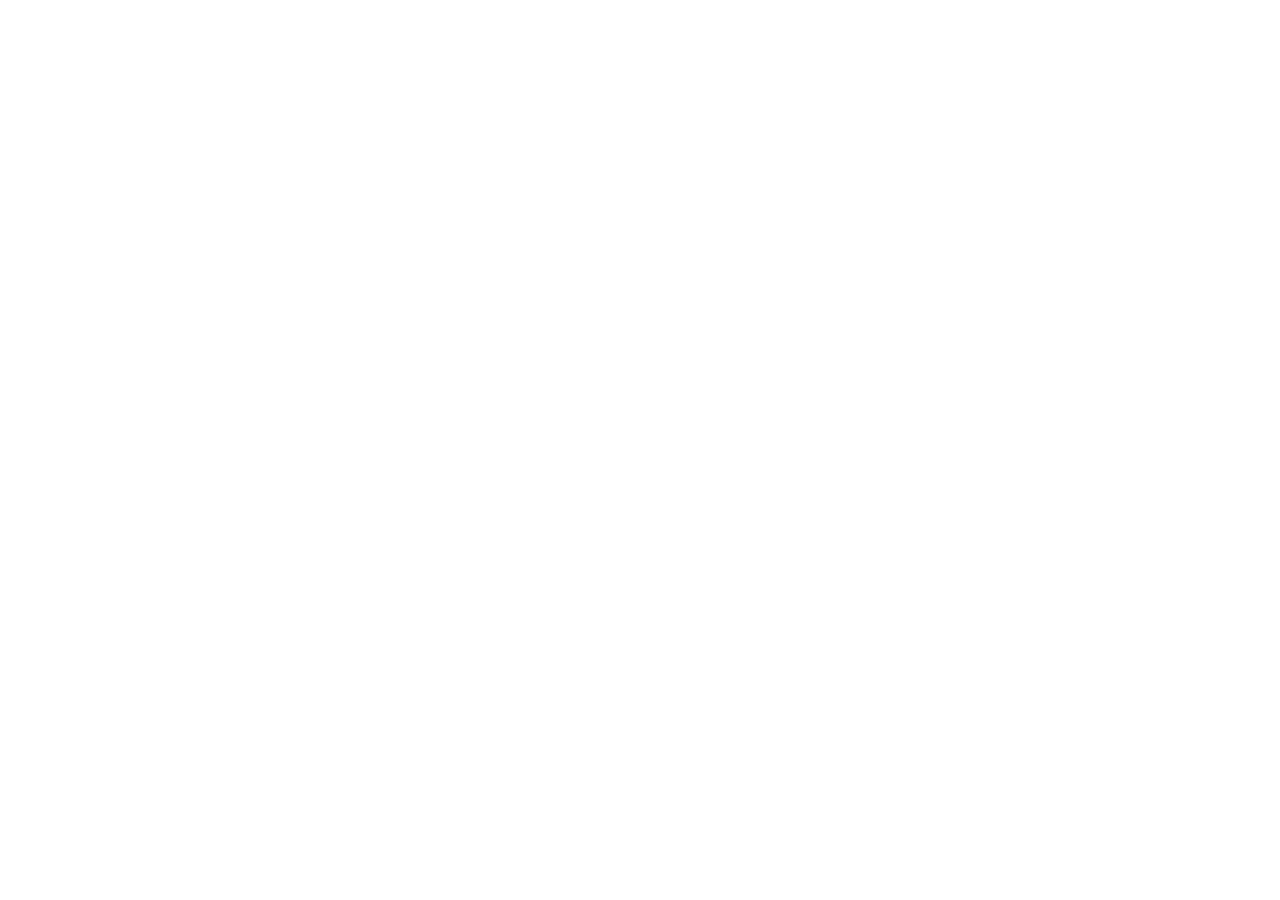
==== index.html @ d4ca7f4b "create github pages" ====
<!DOCTYPE html>
<html  >
<head>
  
  <meta charset="UTF-8">
  <meta http-equiv="X-UA-Compatible" content="IE=edge">
  
  <meta name="viewport" content="width=device-width, initial-scale=1, minimum-scale=1">
  <link rel="shortcut icon" href="assets/images/logo5.png" type="image/x-icon">
  <meta name="description" content="">
  
  
  <title>Home</title>
  <link rel="stylesheet" href="assets/bootstrap/css/bootstrap.min.css">
  <link rel="stylesheet" href="assets/bootstrap/css/bootstrap-grid.min.css">
  <link rel="stylesheet" href="assets/bootstrap/css/bootstrap-reboot.min.css">
  <link rel="stylesheet" href="assets/theme/css/style.css">
  <link rel="preload" href="https://fonts.googleapis.com/css?family=Be+Vietnam+Pro:100,100i,200,200i,300,300i,400,400i,500,500i,600,600i,700,700i,800,800i,900,900i&display=swap" as="style" onload="this.onload=null;this.rel='stylesheet'">
  <noscript><link rel="stylesheet" href="https://fonts.googleapis.com/css?family=Be+Vietnam+Pro:100,100i,200,200i,300,300i,400,400i,500,500i,600,600i,700,700i,800,800i,900,900i&display=swap"></noscript>
  <link rel="preload" as="style" href="assets/mobirise/css/mbr-additional.css"><link rel="stylesheet" href="assets/mobirise/css/mbr-additional.css" type="text/css">

  
  
  
</head>
<body>
  
  
<script src="assets/bootstrap/js/bootstrap.bundle.min.js"></script>
  <script src="assets/smoothscroll/smooth-scroll.js"></script>
  <script src="assets/ytplayer/index.js"></script>
  <script src="assets/theme/js/script.js"></script>
  
  
  
</body>
</html>
---- assets/theme/css/style.css ----
@charset "UTF-8";
section {
  background-color: #ffffff;
}

body {
  font-style: normal;
  line-height: 1.5;
  font-weight: 400;
  color: #000000;
  position: relative;
}

button {
  background-color: transparent;
  border-color: transparent;
}

section,
.container,
.container-fluid {
  position: relative;
  word-wrap: break-word;
}

a.mbr-iconfont:hover {
  text-decoration: none;
}

.article .lead p,
.article .lead ul,
.article .lead ol,
.article .lead pre,
.article .lead blockquote {
  margin-bottom: 0;
}

a {
  font-style: normal;
  font-weight: 400;
  cursor: pointer;
}
a, a:hover {
  text-decoration: none;
}

.mbr-section-title {
  font-style: normal;
  line-height: 1.3;
}

.mbr-section-subtitle {
  line-height: 1.3;
}

.mbr-text {
  font-style: normal;
  line-height: 1.7;
}

h1,
h2,
h3,
h4,
h5,
h6,
.display-1,
.display-2,
.display-4,
.display-5,
.display-7,
span,
p,
a {
  line-height: 1;
  word-break: break-word;
  word-wrap: break-word;
  font-weight: 400;
}

b,
strong {
  font-weight: bold;
}

input:-webkit-autofill, input:-webkit-autofill:hover, input:-webkit-autofill:focus, input:-webkit-autofill:active {
  transition-delay: 9999s;
  -webkit-transition-property: background-color, color;
  transition-property: background-color, color;
}

textarea[type=hidden] {
  display: none;
}

section {
  background-position: 50% 50%;
  background-repeat: no-repeat;
  background-size: cover;
}
section .mbr-background-video,
section .mbr-background-video-preview {
  position: absolute;
  bottom: 0;
  left: 0;
  right: 0;
  top: 0;
}

.hidden {
  visibility: hidden;
}

.mbr-z-index20 {
  z-index: 20;
}

/*! Base colors */
.mbr-white {
  color: #ffffff;
}

.mbr-black {
  color: #111111;
}

.mbr-bg-white {
  background-color: #ffffff;
}

.mbr-bg-black {
  background-color: #000000;
}

/*! Text-aligns */
.align-left {
  text-align: left;
}

.align-center {
  text-align: center;
}

.align-right {
  text-align: right;
}

/*! Font-weight  */
.mbr-light {
  font-weight: 300;
}

.mbr-regular {
  font-weight: 400;
}

.mbr-semibold {
  font-weight: 500;
}

.mbr-bold {
  font-weight: 700;
}

/*! Media  */
.media-content {
  flex-basis: 100%;
}

.media-container-row {
  display: flex;
  flex-direction: row;
  flex-wrap: wrap;
  justify-content: center;
  align-content: center;
  align-items: start;
}
.media-container-row .media-size-item {
  width: 400px;
}

.media-container-column {
  display: flex;
  flex-direction: column;
  flex-wrap: wrap;
  justify-content: center;
  align-content: center;
  align-items: stretch;
}
.media-container-column > * {
  width: 100%;
}

@media (min-width: 992px) {
  .media-container-row {
    flex-wrap: nowrap;
  }
}
figure {
  margin-bottom: 0;
  overflow: hidden;
}

figure[mbr-media-size] {
  transition: width 0.1s;
}

img,
iframe {
  display: block;
  width: 100%;
}

.card {
  background-color: transparent;
  border: none;
}

.card-box {
  width: 100%;
}

.card-img {
  text-align: center;
  flex-shrink: 0;
  -webkit-flex-shrink: 0;
}

.media {
  max-width: 100%;
  margin: 0 auto;
}

.mbr-figure {
  align-self: center;
}

.media-container > div {
  max-width: 100%;
}

.mbr-figure img,
.card-img img {
  width: 100%;
}

@media (max-width: 991px) {
  .media-size-item {
    width: auto !important;
  }

  .media {
    width: auto;
  }

  .mbr-figure {
    width: 100% !important;
  }
}
/*! Buttons */
.mbr-section-btn {
  margin-left: -0.6rem;
  margin-right: -0.6rem;
  font-size: 0;
}

.btn {
  font-weight: 600;
  border-width: 1px;
  font-style: normal;
  margin: 0.6rem 0.6rem;
  white-space: normal;
  transition: all 0.2s ease-in-out;
  display: inline-flex;
  align-items: center;
  justify-content: center;
  word-break: break-word;
}

.btn-sm {
  font-weight: 600;
  letter-spacing: 0px;
  transition: all 0.3s ease-in-out;
}

.btn-md {
  font-weight: 600;
  letter-spacing: 0px;
  transition: all 0.3s ease-in-out;
}

.btn-lg {
  font-weight: 600;
  letter-spacing: 0px;
  transition: all 0.3s ease-in-out;
}

.btn-form {
  margin: 0;
}
.btn-form:hover {
  cursor: pointer;
}

nav .mbr-section-btn {
  margin-left: 0rem;
  margin-right: 0rem;
}

/*! Btn icon margin */
.btn .mbr-iconfont,
.btn.btn-sm .mbr-iconfont {
  order: 1;
  cursor: pointer;
  margin-left: 0.5rem;
  vertical-align: sub;
}

.btn.btn-md .mbr-iconfont,
.btn.btn-md .mbr-iconfont {
  margin-left: 0.8rem;
}

.mbr-regular {
  font-weight: 400;
}

.mbr-semibold {
  font-weight: 500;
}

.mbr-bold {
  font-weight: 700;
}

[type=submit] {
  -webkit-appearance: none;
}

/*! Full-screen */
.mbr-fullscreen .mbr-overlay {
  min-height: 100vh;
}

.mbr-fullscreen {
  display: flex;
  display: -moz-flex;
  display: -ms-flex;
  display: -o-flex;
  align-items: center;
  min-height: 100vh;
  padding-top: 3rem;
  padding-bottom: 3rem;
}

/*! Map */
.map {
  height: 25rem;
  position: relative;
}
.map iframe {
  width: 100%;
  height: 100%;
}

/*! Scroll to top arrow */
.mbr-arrow-up {
  bottom: 25px;
  right: 90px;
  position: fixed;
  text-align: right;
  z-index: 5000;
  color: #ffffff;
  font-size: 22px;
}

.mbr-arrow-up a {
  background: rgba(0, 0, 0, 0.2);
  border-radius: 50%;
  color: #fff;
  display: inline-block;
  height: 60px;
  width: 60px;
  border: 2px solid #fff;
  outline-style: none !important;
  position: relative;
  text-decoration: none;
  transition: all 0.3s ease-in-out;
  cursor: pointer;
  text-align: center;
}
.mbr-arrow-up a:hover {
  background-color: rgba(0, 0, 0, 0.4);
}
.mbr-arrow-up a i {
  line-height: 60px;
}

.mbr-arrow-up-icon {
  display: block;
  color: #fff;
}

.mbr-arrow-up-icon::before {
  content: "›";
  display: inline-block;
  font-family: serif;
  font-size: 22px;
  line-height: 1;
  font-style: normal;
  position: relative;
  top: 6px;
  left: -4px;
  transform: rotate(-90deg);
}

/*! Arrow Down */
.mbr-arrow {
  position: absolute;
  bottom: 45px;
  left: 50%;
  width: 60px;
  height: 60px;
  cursor: pointer;
  background-color: rgba(80, 80, 80, 0.5);
  border-radius: 50%;
  transform: translateX(-50%);
}
@media (max-width: 767px) {
  .mbr-arrow {
    display: none;
  }
}
.mbr-arrow > a {
  display: inline-block;
  text-decoration: none;
  outline-style: none;
  -webkit-animation: arrowdown 1.7s ease-in-out infinite;
          animation: arrowdown 1.7s ease-in-out infinite;
  color: #ffffff;
}
.mbr-arrow > a > i {
  position: absolute;
  top: -2px;
  left: 15px;
  font-size: 2rem;
}

#scrollToTop a i::before {
  content: "";
  position: absolute;
  display: block;
  border-bottom: 2.5px solid #fff;
  border-left: 2.5px solid #fff;
  width: 27.8%;
  height: 27.8%;
  left: 50%;
  top: 51%;
  transform: translateY(-30%) translateX(-50%) rotate(135deg);
}

@keyframes arrowdown {
  0% {
    transform: translateY(0px);
  }
  50% {
    transform: translateY(-5px);
  }
  100% {
    transform: translateY(0px);
  }
}
@-webkit-keyframes arrowdown {
  0% {
    transform: translateY(0px);
  }
  50% {
    transform: translateY(-5px);
  }
  100% {
    transform: translateY(0px);
  }
}
@media (max-width: 500px) {
  .mbr-arrow-up {
    left: 0;
    right: 0;
    text-align: center;
  }
}
/*Gradients animation*/
@keyframes gradient-animation {
  from {
    background-position: 0% 100%;
    -webkit-animation-timing-function: ease-in-out;
            animation-timing-function: ease-in-out;
  }
  to {
    background-position: 100% 0%;
    -webkit-animation-timing-function: ease-in-out;
            animation-timing-function: ease-in-out;
  }
}
@-webkit-keyframes gradient-animation {
  from {
    background-position: 0% 100%;
    -webkit-animation-timing-function: ease-in-out;
            animation-timing-function: ease-in-out;
  }
  to {
    background-position: 100% 0%;
    -webkit-animation-timing-function: ease-in-out;
            animation-timing-function: ease-in-out;
  }
}
.bg-gradient {
  background-size: 200% 200%;
  animation: gradient-animation 5s infinite alternate;
  -webkit-animation: gradient-animation 5s infinite alternate;
}

.menu .navbar-brand {
  display: -webkit-flex;
}
.menu .navbar-brand span {
  display: flex;
  display: -webkit-flex;
}
.menu .navbar-brand .navbar-caption-wrap {
  display: -webkit-flex;
}
.menu .navbar-brand .navbar-logo img {
  display: -webkit-flex;
  width: auto;
}
@media (min-width: 768px) and (max-width: 991px) {
  .menu .navbar-toggleable-sm .navbar-nav {
    display: -ms-flexbox;
  }
}
@media (max-width: 991px) {
  .menu .navbar-collapse {
    max-height: 93.5vh;
  }
  .menu .navbar-collapse.show {
    overflow: auto;
  }
}
@media (min-width: 992px) {
  .menu .navbar-nav.nav-dropdown {
    display: -webkit-flex;
  }
  .menu .navbar-toggleable-sm .navbar-collapse {
    display: -webkit-flex !important;
  }
  .menu .collapsed .navbar-collapse {
    max-height: 93.5vh;
  }
  .menu .collapsed .navbar-collapse.show {
    overflow: auto;
  }
}
@media (max-width: 767px) {
  .menu .navbar-collapse {
    max-height: 80vh;
  }
}

.nav-link .mbr-iconfont {
  margin-right: 0.5rem;
}

.navbar {
  display: -webkit-flex;
  -webkit-flex-wrap: wrap;
  -webkit-align-items: center;
  -webkit-justify-content: space-between;
}

.navbar-collapse {
  -webkit-flex-basis: 100%;
  -webkit-flex-grow: 1;
  -webkit-align-items: center;
}

.nav-dropdown .link {
  padding: 0.667em 1.667em !important;
  margin: 0 !important;
}

.nav {
  display: -webkit-flex;
  -webkit-flex-wrap: wrap;
}

.row {
  display: -webkit-flex;
  -webkit-flex-wrap: wrap;
}

.justify-content-center {
  -webkit-justify-content: center;
}

.form-inline {
  display: -webkit-flex;
}

.card-wrapper {
  -webkit-flex: 1;
}

.carousel-control {
  z-index: 10;
  display: -webkit-flex;
}

.carousel-controls {
  display: -webkit-flex;
}

.media {
  display: -webkit-flex;
}

.form-group:focus {
  outline: none;
}

.jq-selectbox__select {
  padding: 7px 0;
  position: relative;
}

.jq-selectbox__dropdown {
  overflow: hidden;
  border-radius: 10px;
  position: absolute;
  top: 100%;
  left: 0 !important;
  width: 100% !important;
}

.jq-selectbox__trigger-arrow {
  right: 0;
  transform: translateY(-50%);
}

.jq-selectbox li {
  padding: 1.07em 0.5em;
}

input[type=range] {
  padding-left: 0 !important;
  padding-right: 0 !important;
}

.modal-dialog,
.modal-content {
  height: 100%;
}

.modal-dialog .carousel-inner {
  height: calc(100vh - 1.75rem);
}
@media (max-width: 575px) {
  .modal-dialog .carousel-inner {
    height: calc(100vh - 1rem);
  }
}

.carousel-item {
  text-align: center;
}

.carousel-item img {
  margin: auto;
}

.navbar-toggler {
  align-self: flex-start;
  padding: 0.25rem 0.75rem;
  font-size: 1.25rem;
  line-height: 1;
  background: transparent;
  border: 1px solid transparent;
  border-radius: 0.25rem;
}

.navbar-toggler:focus,
.navbar-toggler:hover {
  text-decoration: none;
  box-shadow: none;
}

.navbar-toggler-icon {
  display: inline-block;
  width: 1.5em;
  height: 1.5em;
  vertical-align: middle;
  content: "";
  background: no-repeat center center;
  background-size: 100% 100%;
}

.navbar-toggler-left {
  position: absolute;
  left: 1rem;
}

.navbar-toggler-right {
  position: absolute;
  right: 1rem;
}

.card-img {
  width: auto;
}

.menu .navbar.collapsed:not(.beta-menu) {
  flex-direction: column;
}

.carousel-item.active,
.carousel-item-next,
.carousel-item-prev {
  display: flex;
}

.note-air-layout .dropup .dropdown-menu,
.note-air-layout .navbar-fixed-bottom .dropdown .dropdown-menu {
  bottom: initial !important;
}

html,
body {
  height: auto;
  min-height: 100vh;
}

.dropup .dropdown-toggle::after {
  display: none;
}

.form-asterisk {
  font-family: initial;
  position: absolute;
  top: -2px;
  font-weight: normal;
}

.form-control-label {
  position: relative;
  cursor: pointer;
  margin-bottom: 0.357em;
  padding: 0;
}

.alert {
  color: #ffffff;
  border-radius: 0;
  border: 0;
  font-size: 1.1rem;
  line-height: 1.5;
  margin-bottom: 1.875rem;
  padding: 1.25rem;
  position: relative;
  text-align: center;
}
.alert.alert-form::after {
  background-color: inherit;
  bottom: -7px;
  content: "";
  display: block;
  height: 14px;
  left: 50%;
  margin-left: -7px;
  position: absolute;
  transform: rotate(45deg);
  width: 14px;
}

.form-control {
  background-color: #ffffff;
  background-clip: border-box;
  color: #000000;
  line-height: 1rem !important;
  height: auto;
  padding: 0.6rem 1.2rem;
  transition: border-color 0.25s ease 0s;
  border: 1px solid transparent !important;
  border-radius: 4px;
  box-shadow: rgba(0, 0, 0, 0.07) 0px 1px 1px 0px, rgba(0, 0, 0, 0.07) 0px 1px 3px 0px, rgba(0, 0, 0, 0.03) 0px 0px 0px 1px;
}
.form-active .form-control:invalid {
  border-color: red;
}

form .row {
  margin-left: -0.6rem;
  margin-right: -0.6rem;
}
form .row [class*=col] {
  padding-left: 0.6rem;
  padding-right: 0.6rem;
}

form .mbr-section-btn {
  margin: 0;
  padding-left: 0.6rem;
  padding-right: 0.6rem;
}

form .btn {
  display: flex;
  padding: 0.6rem 1.2rem;
  margin: 0;
}

form .form-check-input {
  margin-top: 0.5;
}

textarea.form-control {
  line-height: 1.5rem !important;
}

.form-group {
  margin-bottom: 1.2rem;
}

.form-control,
form .btn {
  min-height: 48px;
}

.gdpr-block label span.textGDPR input[name=gdpr] {
  top: 7px;
}

.form-control:focus {
  box-shadow: none;
}

:focus {
  outline: none;
}

.mbr-overlay {
  background-color: #000;
  bottom: 0;
  left: 0;
  opacity: 0.5;
  position: absolute;
  right: 0;
  top: 0;
  z-index: 0;
  pointer-events: none;
}

blockquote {
  font-style: italic;
  padding: 3rem;
  font-size: 1.09rem;
  position: relative;
  border-left: 3px solid;
}

ul,
ol,
pre,
blockquote {
  margin-bottom: 2.3125rem;
}

.mt-4 {
  margin-top: 2rem !important;
}

.mb-4 {
  margin-bottom: 2rem !important;
}

@media (min-width: 992px) {
  .container {
    padding-left: 16px;
    padding-right: 16px;
  }

  .row {
    margin-left: -16px;
    margin-right: -16px;
  }
  .row > [class*=col] {
    padding-left: 16px;
    padding-right: 16px;
  }
}
@media (min-width: 768px) {
  .container-fluid {
    padding-left: 32px;
    padding-right: 32px;
  }
}
@media (min-width: 768px) and (max-width: 991px) {
  .mbr-container {
    padding-left: 32px;
    padding-right: 32px;
  }
}
@media (max-width: 767px) {
  .mbr-container {
    padding-left: 16px;
    padding-right: 16px;
  }
}
.card-wrapper,
.item-wrapper {
  overflow: hidden;
}

.app-video-wrapper > img {
  opacity: 1;
}

.item {
  position: relative;
}

.dropdown-menu .dropdown-menu {
  left: 100%;
}

.dropdown-item + .dropdown-menu {
  display: none;
}

.dropdown-item:hover + .dropdown-menu,
.dropdown-menu:hover {
  display: block;
}

@media (min-aspect-ratio: 16/9) {
  .mbr-video-foreground {
    height: 300% !important;
    top: -100% !important;
  }
}
@media (max-aspect-ratio: 16/9) {
  .mbr-video-foreground {
    width: 300% !important;
    left: -100% !important;
  }
}
---- assets/mobirise/css/mbr-additional.css ----
body {
  font-family: 'Be Vietnam Pro', sans-serif;
}
.display-1 {
  font-family: 'Be Vietnam Pro', sans-serif;
  font-size: 5rem;
  line-height: 1.06;
  letter-spacing: -3px;
}
.display-1 > .mbr-iconfont {
  font-size: 6.25rem;
}
.display-2 {
  font-family: 'Be Vietnam Pro', sans-serif;
  font-size: 2.5rem;
  line-height: 1.2;
  letter-spacing: -1.44px;
}
.display-2 > .mbr-iconfont {
  font-size: 3.125rem;
}
.display-4 {
  font-family: 'Be Vietnam Pro', sans-serif;
  font-size: 1.25rem;
  line-height: 1.5;
  letter-spacing: -0.3px;
}
.display-4 > .mbr-iconfont {
  font-size: 1.5625rem;
}
.display-5 {
  font-family: 'Be Vietnam Pro', sans-serif;
  font-size: 1.75rem;
  line-height: 1.24;
  letter-spacing: -0.896px;
}
.display-5 > .mbr-iconfont {
  font-size: 2.1875rem;
}
.display-7 {
  font-family: 'Be Vietnam Pro', sans-serif;
  font-size: 1rem;
  line-height: 1.2;
  letter-spacing: -0.08px;
}
.display-7 > .mbr-iconfont {
  font-size: 1.25rem;
}
/* ---- Fluid typography for mobile devices ---- */
/* 1.4 - font scale ratio ( bootstrap == 1.42857 ) */
/* 100vw - current viewport width */
/* (48 - 20)  48 == 48rem == 768px, 20 == 20rem == 320px(minimal supported viewport) */
/* 0.65 - min scale variable, may vary */
@media (max-width: 992px) {
  .display-1 {
    font-size: 4rem;
  }
}
@media (max-width: 768px) {
  .display-1 {
    font-size: 3.5rem;
    font-size: calc( 2.4rem + (5 - 2.4) * ((100vw - 20rem) / (48 - 20)));
    line-height: calc( 1.06 * (2.4rem + (5 - 2.4) * ((100vw - 20rem) / (48 - 20))));
  }
  .display-2 {
    font-size: 2rem;
    font-size: calc( 1.525rem + (2.5 - 1.525) * ((100vw - 20rem) / (48 - 20)));
    line-height: calc( 1.2 * (1.525rem + (2.5 - 1.525) * ((100vw - 20rem) / (48 - 20))));
  }
  .display-4 {
    font-size: 1rem;
    font-size: calc( 1.0875rem + (1.25 - 1.0875) * ((100vw - 20rem) / (48 - 20)));
    line-height: calc( 1.2 * (1.0875rem + (1.25 - 1.0875) * ((100vw - 20rem) / (48 - 20))));
  }
  .display-5 {
    font-size: 1.4rem;
    font-size: calc( 1.2625rem + (1.75 - 1.2625) * ((100vw - 20rem) / (48 - 20)));
    line-height: calc( 1.24 * (1.2625rem + (1.75 - 1.2625) * ((100vw - 20rem) / (48 - 20))));
  }
  .display-7 {
    font-size: 0.8rem;
    font-size: calc( 1rem + (1 - 1) * ((100vw - 20rem) / (48 - 20)));
    line-height: calc( 1 * (1rem + (1 - 1) * ((100vw - 20rem) / (48 - 20))));
  }
}
/* Buttons */
.btn {
  padding: 0.6rem 1.2rem;
  border-radius: 4px;
}
.btn-sm {
  padding: 0.6rem 1.2rem;
  border-radius: 4px;
}
.btn-md {
  padding: 0.6rem 1.2rem;
  border-radius: 4px;
}
.btn-lg {
  padding: 1rem 2.6rem;
  border-radius: 4px;
}
.bg-primary {
  background-color: #0099ff !important;
}
.bg-success {
  background-color: #6138ff !important;
}
.bg-info {
  background-color: #8160ff !important;
}
.bg-warning {
  background-color: #4bfdb1 !important;
}
.bg-danger {
  background-color: #ffca39 !important;
}
.btn-primary,
.btn-primary:active {
  background-color: #0099ff !important;
  border-color: #0099ff !important;
  color: #ffffff !important;
  box-shadow: 0 2px 2px 0 rgba(0, 0, 0, 0.2);
}
.btn-primary:hover,
.btn-primary:focus,
.btn-primary.focus,
.btn-primary.active {
  color: #ffffff !important;
  background-color: #0065a8 !important;
  border-color: #0065a8 !important;
  box-shadow: 0 2px 5px 0 rgba(0, 0, 0, 0.2);
}
.btn-primary.disabled,
.btn-primary:disabled {
  color: #ffffff !important;
  background-color: #0065a8 !important;
  border-color: #0065a8 !important;
}
.btn-secondary,
.btn-secondary:active {
  background-color: #264ff5 !important;
  border-color: #264ff5 !important;
  color: #ffffff !important;
  box-shadow: 0 2px 2px 0 rgba(0, 0, 0, 0.2);
}
.btn-secondary:hover,
.btn-secondary:focus,
.btn-secondary.focus,
.btn-secondary.active {
  color: #ffffff !important;
  background-color: #092cbc !important;
  border-color: #092cbc !important;
  box-shadow: 0 2px 5px 0 rgba(0, 0, 0, 0.2);
}
.btn-secondary.disabled,
.btn-secondary:disabled {
  color: #ffffff !important;
  background-color: #092cbc !important;
  border-color: #092cbc !important;
}
.btn-info,
.btn-info:active {
  background-color: #8160ff !important;
  border-color: #8160ff !important;
  color: #ffffff !important;
  box-shadow: 0 2px 2px 0 rgba(0, 0, 0, 0.2);
}
.btn-info:hover,
.btn-info:focus,
.btn-info.focus,
.btn-info.active {
  color: #ffffff !important;
  background-color: #3c09ff !important;
  border-color: #3c09ff !important;
  box-shadow: 0 2px 5px 0 rgba(0, 0, 0, 0.2);
}
.btn-info.disabled,
.btn-info:disabled {
  color: #ffffff !important;
  background-color: #3c09ff !important;
  border-color: #3c09ff !important;
}
.btn-success,
.btn-success:active {
  background-color: #6138ff !important;
  border-color: #6138ff !important;
  color: #ffffff !important;
  box-shadow: 0 2px 2px 0 rgba(0, 0, 0, 0.2);
}
.btn-success:hover,
.btn-success:focus,
.btn-success.focus,
.btn-success.active {
  color: #ffffff !important;
  background-color: #2e00e0 !important;
  border-color: #2e00e0 !important;
  box-shadow: 0 2px 5px 0 rgba(0, 0, 0, 0.2);
}
.btn-success.disabled,
.btn-success:disabled {
  color: #ffffff !important;
  background-color: #2e00e0 !important;
  border-color: #2e00e0 !important;
}
.btn-warning,
.btn-warning:active {
  background-color: #4bfdb1 !important;
  border-color: #4bfdb1 !important;
  color: #01482a !important;
  box-shadow: 0 2px 2px 0 rgba(0, 0, 0, 0.2);
}
.btn-warning:hover,
.btn-warning:focus,
.btn-warning.focus,
.btn-warning.active {
  color: #000000 !important;
  background-color: #03ef8a !important;
  border-color: #03ef8a !important;
  box-shadow: 0 2px 5px 0 rgba(0, 0, 0, 0.2);
}
.btn-warning.disabled,
.btn-warning:disabled {
  color: #01482a !important;
  background-color: #03ef8a !important;
  border-color: #03ef8a !important;
}
.btn-danger,
.btn-danger:active {
  background-color: #ffca39 !important;
  border-color: #ffca39 !important;
  color: #392a00 !important;
  box-shadow: 0 2px 2px 0 rgba(0, 0, 0, 0.2);
}
.btn-danger:hover,
.btn-danger:focus,
.btn-danger.focus,
.btn-danger.active {
  color: #ffffff !important;
  background-color: #e1a500 !important;
  border-color: #e1a500 !important;
  box-shadow: 0 2px 5px 0 rgba(0, 0, 0, 0.2);
}
.btn-danger.disabled,
.btn-danger:disabled {
  color: #392a00 !important;
  background-color: #e1a500 !important;
  border-color: #e1a500 !important;
}
.btn-white,
.btn-white:active {
  background-color: #ffffff !important;
  border-color: #ffffff !important;
  color: #808080 !important;
  box-shadow: 0 2px 2px 0 rgba(0, 0, 0, 0.2);
}
.btn-white:hover,
.btn-white:focus,
.btn-white.focus,
.btn-white.active {
  color: #545454 !important;
  background-color: #d4d4d4 !important;
  border-color: #d4d4d4 !important;
  box-shadow: 0 2px 5px 0 rgba(0, 0, 0, 0.2);
}
.btn-white.disabled,
.btn-white:disabled {
  color: #808080 !important;
  background-color: #d4d4d4 !important;
  border-color: #d4d4d4 !important;
}
.btn-black,
.btn-black:active {
  background-color: #000000 !important;
  border-color: #000000 !important;
  color: #ffffff !important;
  box-shadow: 0 2px 2px 0 rgba(0, 0, 0, 0.2);
}
.btn-black:hover,
.btn-black:focus,
.btn-black.focus,
.btn-black.active {
  color: #ffffff !important;
  background-color: #000000 !important;
  border-color: #000000 !important;
  box-shadow: 0 2px 5px 0 rgba(0, 0, 0, 0.2);
}
.btn-black.disabled,
.btn-black:disabled {
  color: #ffffff !important;
  background-color: #000000 !important;
  border-color: #000000 !important;
}
.btn-primary-outline,
.btn-primary-outline:active {
  background-color: transparent !important;
  border-color: transparent;
  color: #0099ff;
}
.btn-primary-outline:hover,
.btn-primary-outline:focus,
.btn-primary-outline.focus,
.btn-primary-outline.active {
  color: #0065a8 !important;
  background-color: transparent!important;
  border-color: transparent!important;
  box-shadow: none!important;
}
.btn-primary-outline.disabled,
.btn-primary-outline:disabled {
  color: #ffffff !important;
  background-color: #0099ff !important;
  border-color: #0099ff !important;
}
.btn-secondary-outline,
.btn-secondary-outline:active {
  background-color: transparent !important;
  border-color: transparent;
  color: #264ff5;
}
.btn-secondary-outline:hover,
.btn-secondary-outline:focus,
.btn-secondary-outline.focus,
.btn-secondary-outline.active {
  color: #092cbc !important;
  background-color: transparent!important;
  border-color: transparent!important;
  box-shadow: none!important;
}
.btn-secondary-outline.disabled,
.btn-secondary-outline:disabled {
  color: #ffffff !important;
  background-color: #264ff5 !important;
  border-color: #264ff5 !important;
}
.btn-info-outline,
.btn-info-outline:active {
  background-color: transparent !important;
  border-color: transparent;
  color: #8160ff;
}
.btn-info-outline:hover,
.btn-info-outline:focus,
.btn-info-outline.focus,
.btn-info-outline.active {
  color: #3c09ff !important;
  background-color: transparent!important;
  border-color: transparent!important;
  box-shadow: none!important;
}
.btn-info-outline.disabled,
.btn-info-outline:disabled {
  color: #ffffff !important;
  background-color: #8160ff !important;
  border-color: #8160ff !important;
}
.btn-success-outline,
.btn-success-outline:active {
  background-color: transparent !important;
  border-color: transparent;
  color: #6138ff;
}
.btn-success-outline:hover,
.btn-success-outline:focus,
.btn-success-outline.focus,
.btn-success-outline.active {
  color: #2e00e0 !important;
  background-color: transparent!important;
  border-color: transparent!important;
  box-shadow: none!important;
}
.btn-success-outline.disabled,
.btn-success-outline:disabled {
  color: #ffffff !important;
  background-color: #6138ff !important;
  border-color: #6138ff !important;
}
.btn-warning-outline,
.btn-warning-outline:active {
  background-color: transparent !important;
  border-color: transparent;
  color: #4bfdb1;
}
.btn-warning-outline:hover,
.btn-warning-outline:focus,
.btn-warning-outline.focus,
.btn-warning-outline.active {
  color: #03ef8a !important;
  background-color: transparent!important;
  border-color: transparent!important;
  box-shadow: none!important;
}
.btn-warning-outline.disabled,
.btn-warning-outline:disabled {
  color: #01482a !important;
  background-color: #4bfdb1 !important;
  border-color: #4bfdb1 !important;
}
.btn-danger-outline,
.btn-danger-outline:active {
  background-color: transparent !important;
  border-color: transparent;
  color: #ffca39;
}
.btn-danger-outline:hover,
.btn-danger-outline:focus,
.btn-danger-outline.focus,
.btn-danger-outline.active {
  color: #e1a500 !important;
  background-color: transparent!important;
  border-color: transparent!important;
  box-shadow: none!important;
}
.btn-danger-outline.disabled,
.btn-danger-outline:disabled {
  color: #392a00 !important;
  background-color: #ffca39 !important;
  border-color: #ffca39 !important;
}
.btn-black-outline,
.btn-black-outline:active {
  background-color: transparent !important;
  border-color: transparent;
  color: #000000;
}
.btn-black-outline:hover,
.btn-black-outline:focus,
.btn-black-outline.focus,
.btn-black-outline.active {
  color: #000000 !important;
  background-color: transparent!important;
  border-color: transparent!important;
  box-shadow: none!important;
}
.btn-black-outline.disabled,
.btn-black-outline:disabled {
  color: #ffffff !important;
  background-color: #000000 !important;
  border-color: #000000 !important;
}
.btn-white-outline,
.btn-white-outline:active {
  background-color: transparent !important;
  border-color: transparent;
  color: #ffffff;
}
.btn-white-outline:hover,
.btn-white-outline:focus,
.btn-white-outline.focus,
.btn-white-outline.active {
  color: #d4d4d4 !important;
  background-color: transparent!important;
  border-color: transparent!important;
  box-shadow: none!important;
}
.btn-white-outline.disabled,
.btn-white-outline:disabled {
  color: #808080 !important;
  background-color: #ffffff !important;
  border-color: #ffffff !important;
}
.text-primary {
  color: #0099ff !important;
}
.text-secondary {
  color: #264ff5 !important;
}
.text-success {
  color: #6138ff !important;
}
.text-info {
  color: #8160ff !important;
}
.text-warning {
  color: #4bfdb1 !important;
}
.text-danger {
  color: #ffca39 !important;
}
.text-white {
  color: #ffffff !important;
}
.text-black {
  color: #000000 !important;
}
a.text-primary:hover,
a.text-primary:focus,
a.text-primary.active {
  color: #005c99 !important;
}
a.text-secondary:hover,
a.text-secondary:focus,
a.text-secondary.active {
  color: #0829ad !important;
}
a.text-success:hover,
a.text-success:focus,
a.text-success.active {
  color: #2b00d1 !important;
}
a.text-info:hover,
a.text-info:focus,
a.text-info.active {
  color: #3400f9 !important;
}
a.text-warning:hover,
a.text-warning:focus,
a.text-warning.active {
  color: #02e081 !important;
}
a.text-danger:hover,
a.text-danger:focus,
a.text-danger.active {
  color: #d29a00 !important;
}
a.text-white:hover,
a.text-white:focus,
a.text-white.active {
  color: #c7c7c7 !important;
}
a.text-black:hover,
a.text-black:focus,
a.text-black.active {
  color: #000000 !important;
}
a[class*="text-"]:not(.nav-link):not(.dropdown-item):not([role]):not(.navbar-caption) {
  position: relative;
  background-image: transparent;
  background-size: 10000px 2px;
  background-repeat: no-repeat;
  background-position: 0px 1.2em;
  background-position: -10000px 1.2em;
}
a[class*="text-"]:not(.nav-link):not(.dropdown-item):not([role]):not(.navbar-caption):hover {
  transition: background-position 2s ease-in-out;
  background-image: linear-gradient(currentColor 50%, currentColor 50%);
  background-position: 0px 1.2em;
}
.nav-tabs .nav-link.active {
  color: #0099ff;
}
.nav-tabs .nav-link:not(.active) {
  color: #000000;
}
.alert-success {
  background-color: #70c770;
}
.alert-info {
  background-color: #8160ff;
}
.alert-warning {
  background-color: #4bfdb1;
}
.alert-danger {
  background-color: #ffca39;
}
.mbr-gallery-filter li.active .btn {
  background-color: #0099ff;
  border-color: #0099ff;
  color: #ffffff;
}
.mbr-gallery-filter li.active .btn:focus {
  box-shadow: none;
}
a,
a:hover {
  color: #0099ff;
}
.mbr-plan-header.bg-primary .mbr-plan-subtitle,
.mbr-plan-header.bg-primary .mbr-plan-price-desc {
  color: #ccebff;
}
.mbr-plan-header.bg-success .mbr-plan-subtitle,
.mbr-plan-header.bg-success .mbr-plan-price-desc {
  color: #ffffff;
}
.mbr-plan-header.bg-info .mbr-plan-subtitle,
.mbr-plan-header.bg-info .mbr-plan-price-desc {
  color: #ffffff;
}
.mbr-plan-header.bg-warning .mbr-plan-subtitle,
.mbr-plan-header.bg-warning .mbr-plan-price-desc {
  color: #ffffff;
}
.mbr-plan-header.bg-danger .mbr-plan-subtitle,
.mbr-plan-header.bg-danger .mbr-plan-price-desc {
  color: #ffffff;
}
/* Scroll to top button*/
.scrollToTop_wraper {
  display: none;
}
.form-control {
  font-family: 'Be Vietnam Pro', sans-serif;
  font-size: 1.25rem;
  line-height: 1.5;
  letter-spacing: -0.3px;
  font-weight: 400;
}
.form-control > .mbr-iconfont {
  font-size: 1.5625rem;
}
.form-control:hover,
.form-control:focus {
  box-shadow: rgba(0, 0, 0, 0.07) 0px 1px 1px 0px, rgba(0, 0, 0, 0.07) 0px 1px 3px 0px, rgba(0, 0, 0, 0.03) 0px 0px 0px 1px;
  border-color: #0099ff !important;
}
.form-control:-webkit-input-placeholder {
  font-family: 'Be Vietnam Pro', sans-serif;
  font-size: 1.25rem;
  line-height: 1.5;
  letter-spacing: -0.3px;
  font-weight: 400;
}
.form-control:-webkit-input-placeholder > .mbr-iconfont {
  font-size: 1.5625rem;
}
blockquote {
  border-color: #0099ff;
}
/* Forms */
.jq-selectbox li:hover,
.jq-selectbox li.selected {
  background-color: #0099ff;
  color: #ffffff;
}
.jq-number__spin {
  transition: 0.25s ease;
}
.jq-number__spin:hover {
  border-color: #0099ff;
}
.jq-selectbox .jq-selectbox__trigger-arrow,
.jq-number__spin.minus:after,
.jq-number__spin.plus:after {
  transition: 0.4s;
  border-top-color: #353535;
  border-bottom-color: #353535;
}
.jq-selectbox:hover .jq-selectbox__trigger-arrow,
.jq-number__spin.minus:hover:after,
.jq-number__spin.plus:hover:after {
  border-top-color: #0099ff;
  border-bottom-color: #0099ff;
}
.xdsoft_datetimepicker .xdsoft_calendar td.xdsoft_default,
.xdsoft_datetimepicker .xdsoft_calendar td.xdsoft_current,
.xdsoft_datetimepicker .xdsoft_timepicker .xdsoft_time_box > div > div.xdsoft_current {
  color: #000000 !important;
  background-color: #0099ff !important;
  box-shadow: none !important;
}
.xdsoft_datetimepicker .xdsoft_calendar td:hover,
.xdsoft_datetimepicker .xdsoft_timepicker .xdsoft_time_box > div > div:hover {
  color: #ffffff !important;
  background: #264ff5 !important;
  box-shadow: none !important;
}
.lazy-bg {
  background-image: none !important;
}
.lazy-placeholder:not(section),
.lazy-none {
  display: block;
  position: relative;
  padding-bottom: 56.25%;
  width: 100%;
  height: auto;
}
iframe.lazy-placeholder,
.lazy-placeholder:after {
  content: '';
  position: absolute;
  width: 200px;
  height: 200px;
  background: transparent no-repeat center;
  background-size: contain;
  top: 50%;
  left: 50%;
  transform: translateX(-50%) translateY(-50%);
  background-image: url("data:image/svg+xml;charset=UTF-8,%3csvg width='32' height='32' viewBox='0 0 64 64' xmlns='http://www.w3.org/2000/svg' stroke='%230099ff' %3e%3cg fill='none' fill-rule='evenodd'%3e%3cg transform='translate(16 16)' stroke-width='2'%3e%3ccircle stroke-opacity='.5' cx='16' cy='16' r='16'/%3e%3cpath d='M32 16c0-9.94-8.06-16-16-16'%3e%3canimateTransform attributeName='transform' type='rotate' from='0 16 16' to='360 16 16' dur='1s' repeatCount='indefinite'/%3e%3c/path%3e%3c/g%3e%3c/g%3e%3c/svg%3e");
}
section.lazy-placeholder:after {
  opacity: 0.5;
}
body {
  overflow-x: hidden;
}
a {
  transition: color 0.6s;
}
a:hover {
  background-image: none !important;
}
.container {
  max-width: 1440px;
}
@media (max-width: 1399px) {
  .container {
    max-width: 1240px;
  }
}
@media (max-width: 1199px) {
  .container {
    max-width: 1040px;
  }
}
.container {
  padding-left: 20px;
  padding-right: 20px;
}
.row {
  margin-left: -20px;
  margin-right: -20px;
}
.row > [class*="col"] {
  padding-left: 20px;
  padding-right: 20px;
}
.btn {
  border-radius: 1rem;
  padding: 14px 28px;
  min-height: 62px;
  line-height: 1;
}
---- assets/mobirise/css/mbr-additional.css ----
body {
  font-family: 'Be Vietnam Pro', sans-serif;
}
.display-1 {
  font-family: 'Be Vietnam Pro', sans-serif;
  font-size: 5rem;
  line-height: 1.06;
  letter-spacing: -3px;
}
.display-1 > .mbr-iconfont {
  font-size: 6.25rem;
}
.display-2 {
  font-family: 'Be Vietnam Pro', sans-serif;
  font-size: 2.5rem;
  line-height: 1.2;
  letter-spacing: -1.44px;
}
.display-2 > .mbr-iconfont {
  font-size: 3.125rem;
}
.display-4 {
  font-family: 'Be Vietnam Pro', sans-serif;
  font-size: 1.25rem;
  line-height: 1.5;
  letter-spacing: -0.3px;
}
.display-4 > .mbr-iconfont {
  font-size: 1.5625rem;
}
.display-5 {
  font-family: 'Be Vietnam Pro', sans-serif;
  font-size: 1.75rem;
  line-height: 1.24;
  letter-spacing: -0.896px;
}
.display-5 > .mbr-iconfont {
  font-size: 2.1875rem;
}
.display-7 {
  font-family: 'Be Vietnam Pro', sans-serif;
  font-size: 1rem;
  line-height: 1.2;
  letter-spacing: -0.08px;
}
.display-7 > .mbr-iconfont {
  font-size: 1.25rem;
}
/* ---- Fluid typography for mobile devices ---- */
/* 1.4 - font scale ratio ( bootstrap == 1.42857 ) */
/* 100vw - current viewport width */
/* (48 - 20)  48 == 48rem == 768px, 20 == 20rem == 320px(minimal supported viewport) */
/* 0.65 - min scale variable, may vary */
@media (max-width: 992px) {
  .display-1 {
    font-size: 4rem;
  }
}
@media (max-width: 768px) {
  .display-1 {
    font-size: 3.5rem;
    font-size: calc( 2.4rem + (5 - 2.4) * ((100vw - 20rem) / (48 - 20)));
    line-height: calc( 1.06 * (2.4rem + (5 - 2.4) * ((100vw - 20rem) / (48 - 20))));
  }
  .display-2 {
    font-size: 2rem;
    font-size: calc( 1.525rem + (2.5 - 1.525) * ((100vw - 20rem) / (48 - 20)));
    line-height: calc( 1.2 * (1.525rem + (2.5 - 1.525) * ((100vw - 20rem) / (48 - 20))));
  }
  .display-4 {
    font-size: 1rem;
    font-size: calc( 1.0875rem + (1.25 - 1.0875) * ((100vw - 20rem) / (48 - 20)));
    line-height: calc( 1.2 * (1.0875rem + (1.25 - 1.0875) * ((100vw - 20rem) / (48 - 20))));
  }
  .display-5 {
    font-size: 1.4rem;
    font-size: calc( 1.2625rem + (1.75 - 1.2625) * ((100vw - 20rem) / (48 - 20)));
    line-height: calc( 1.24 * (1.2625rem + (1.75 - 1.2625) * ((100vw - 20rem) / (48 - 20))));
  }
  .display-7 {
    font-size: 0.8rem;
    font-size: calc( 1rem + (1 - 1) * ((100vw - 20rem) / (48 - 20)));
    line-height: calc( 1 * (1rem + (1 - 1) * ((100vw - 20rem) / (48 - 20))));
  }
}
/* Buttons */
.btn {
  padding: 0.6rem 1.2rem;
  border-radius: 4px;
}
.btn-sm {
  padding: 0.6rem 1.2rem;
  border-radius: 4px;
}
.btn-md {
  padding: 0.6rem 1.2rem;
  border-radius: 4px;
}
.btn-lg {
  padding: 1rem 2.6rem;
  border-radius: 4px;
}
.bg-primary {
  background-color: #0099ff !important;
}
.bg-success {
  background-color: #6138ff !important;
}
.bg-info {
  background-color: #8160ff !important;
}
.bg-warning {
  background-color: #4bfdb1 !important;
}
.bg-danger {
  background-color: #ffca39 !important;
}
.btn-primary,
.btn-primary:active {
  background-color: #0099ff !important;
  border-color: #0099ff !important;
  color: #ffffff !important;
  box-shadow: 0 2px 2px 0 rgba(0, 0, 0, 0.2);
}
.btn-primary:hover,
.btn-primary:focus,
.btn-primary.focus,
.btn-primary.active {
  color: #ffffff !important;
  background-color: #0065a8 !important;
  border-color: #0065a8 !important;
  box-shadow: 0 2px 5px 0 rgba(0, 0, 0, 0.2);
}
.btn-primary.disabled,
.btn-primary:disabled {
  color: #ffffff !important;
  background-color: #0065a8 !important;
  border-color: #0065a8 !important;
}
.btn-secondary,
.btn-secondary:active {
  background-color: #264ff5 !important;
  border-color: #264ff5 !important;
  color: #ffffff !important;
  box-shadow: 0 2px 2px 0 rgba(0, 0, 0, 0.2);
}
.btn-secondary:hover,
.btn-secondary:focus,
.btn-secondary.focus,
.btn-secondary.active {
  color: #ffffff !important;
  background-color: #092cbc !important;
  border-color: #092cbc !important;
  box-shadow: 0 2px 5px 0 rgba(0, 0, 0, 0.2);
}
.btn-secondary.disabled,
.btn-secondary:disabled {
  color: #ffffff !important;
  background-color: #092cbc !important;
  border-color: #092cbc !important;
}
.btn-info,
.btn-info:active {
  background-color: #8160ff !important;
  border-color: #8160ff !important;
  color: #ffffff !important;
  box-shadow: 0 2px 2px 0 rgba(0, 0, 0, 0.2);
}
.btn-info:hover,
.btn-info:focus,
.btn-info.focus,
.btn-info.active {
  color: #ffffff !important;
  background-color: #3c09ff !important;
  border-color: #3c09ff !important;
  box-shadow: 0 2px 5px 0 rgba(0, 0, 0, 0.2);
}
.btn-info.disabled,
.btn-info:disabled {
  color: #ffffff !important;
  background-color: #3c09ff !important;
  border-color: #3c09ff !important;
}
.btn-success,
.btn-success:active {
  background-color: #6138ff !important;
  border-color: #6138ff !important;
  color: #ffffff !important;
  box-shadow: 0 2px 2px 0 rgba(0, 0, 0, 0.2);
}
.btn-success:hover,
.btn-success:focus,
.btn-success.focus,
.btn-success.active {
  color: #ffffff !important;
  background-color: #2e00e0 !important;
  border-color: #2e00e0 !important;
  box-shadow: 0 2px 5px 0 rgba(0, 0, 0, 0.2);
}
.btn-success.disabled,
.btn-success:disabled {
  color: #ffffff !important;
  background-color: #2e00e0 !important;
  border-color: #2e00e0 !important;
}
.btn-warning,
.btn-warning:active {
  background-color: #4bfdb1 !important;
  border-color: #4bfdb1 !important;
  color: #01482a !important;
  box-shadow: 0 2px 2px 0 rgba(0, 0, 0, 0.2);
}
.btn-warning:hover,
.btn-warning:focus,
.btn-warning.focus,
.btn-warning.active {
  color: #000000 !important;
  background-color: #03ef8a !important;
  border-color: #03ef8a !important;
  box-shadow: 0 2px 5px 0 rgba(0, 0, 0, 0.2);
}
.btn-warning.disabled,
.btn-warning:disabled {
  color: #01482a !important;
  background-color: #03ef8a !important;
  border-color: #03ef8a !important;
}
.btn-danger,
.btn-danger:active {
  background-color: #ffca39 !important;
  border-color: #ffca39 !important;
  color: #392a00 !important;
  box-shadow: 0 2px 2px 0 rgba(0, 0, 0, 0.2);
}
.btn-danger:hover,
.btn-danger:focus,
.btn-danger.focus,
.btn-danger.active {
  color: #ffffff !important;
  background-color: #e1a500 !important;
  border-color: #e1a500 !important;
  box-shadow: 0 2px 5px 0 rgba(0, 0, 0, 0.2);
}
.btn-danger.disabled,
.btn-danger:disabled {
  color: #392a00 !important;
  background-color: #e1a500 !important;
  border-color: #e1a500 !important;
}
.btn-white,
.btn-white:active {
  background-color: #ffffff !important;
  border-color: #ffffff !important;
  color: #808080 !important;
  box-shadow: 0 2px 2px 0 rgba(0, 0, 0, 0.2);
}
.btn-white:hover,
.btn-white:focus,
.btn-white.focus,
.btn-white.active {
  color: #545454 !important;
  background-color: #d4d4d4 !important;
  border-color: #d4d4d4 !important;
  box-shadow: 0 2px 5px 0 rgba(0, 0, 0, 0.2);
}
.btn-white.disabled,
.btn-white:disabled {
  color: #808080 !important;
  background-color: #d4d4d4 !important;
  border-color: #d4d4d4 !important;
}
.btn-black,
.btn-black:active {
  background-color: #000000 !important;
  border-color: #000000 !important;
  color: #ffffff !important;
  box-shadow: 0 2px 2px 0 rgba(0, 0, 0, 0.2);
}
.btn-black:hover,
.btn-black:focus,
.btn-black.focus,
.btn-black.active {
  color: #ffffff !important;
  background-color: #000000 !important;
  border-color: #000000 !important;
  box-shadow: 0 2px 5px 0 rgba(0, 0, 0, 0.2);
}
.btn-black.disabled,
.btn-black:disabled {
  color: #ffffff !important;
  background-color: #000000 !important;
  border-color: #000000 !important;
}
.btn-primary-outline,
.btn-primary-outline:active {
  background-color: transparent !important;
  border-color: transparent;
  color: #0099ff;
}
.btn-primary-outline:hover,
.btn-primary-outline:focus,
.btn-primary-outline.focus,
.btn-primary-outline.active {
  color: #0065a8 !important;
  background-color: transparent!important;
  border-color: transparent!important;
  box-shadow: none!important;
}
.btn-primary-outline.disabled,
.btn-primary-outline:disabled {
  color: #ffffff !important;
  background-color: #0099ff !important;
  border-color: #0099ff !important;
}
.btn-secondary-outline,
.btn-secondary-outline:active {
  background-color: transparent !important;
  border-color: transparent;
  color: #264ff5;
}
.btn-secondary-outline:hover,
.btn-secondary-outline:focus,
.btn-secondary-outline.focus,
.btn-secondary-outline.active {
  color: #092cbc !important;
  background-color: transparent!important;
  border-color: transparent!important;
  box-shadow: none!important;
}
.btn-secondary-outline.disabled,
.btn-secondary-outline:disabled {
  color: #ffffff !important;
  background-color: #264ff5 !important;
  border-color: #264ff5 !important;
}
.btn-info-outline,
.btn-info-outline:active {
  background-color: transparent !important;
  border-color: transparent;
  color: #8160ff;
}
.btn-info-outline:hover,
.btn-info-outline:focus,
.btn-info-outline.focus,
.btn-info-outline.active {
  color: #3c09ff !important;
  background-color: transparent!important;
  border-color: transparent!important;
  box-shadow: none!important;
}
.btn-info-outline.disabled,
.btn-info-outline:disabled {
  color: #ffffff !important;
  background-color: #8160ff !important;
  border-color: #8160ff !important;
}
.btn-success-outline,
.btn-success-outline:active {
  background-color: transparent !important;
  border-color: transparent;
  color: #6138ff;
}
.btn-success-outline:hover,
.btn-success-outline:focus,
.btn-success-outline.focus,
.btn-success-outline.active {
  color: #2e00e0 !important;
  background-color: transparent!important;
  border-color: transparent!important;
  box-shadow: none!important;
}
.btn-success-outline.disabled,
.btn-success-outline:disabled {
  color: #ffffff !important;
  background-color: #6138ff !important;
  border-color: #6138ff !important;
}
.btn-warning-outline,
.btn-warning-outline:active {
  background-color: transparent !important;
  border-color: transparent;
  color: #4bfdb1;
}
.btn-warning-outline:hover,
.btn-warning-outline:focus,
.btn-warning-outline.focus,
.btn-warning-outline.active {
  color: #03ef8a !important;
  background-color: transparent!important;
  border-color: transparent!important;
  box-shadow: none!important;
}
.btn-warning-outline.disabled,
.btn-warning-outline:disabled {
  color: #01482a !important;
  background-color: #4bfdb1 !important;
  border-color: #4bfdb1 !important;
}
.btn-danger-outline,
.btn-danger-outline:active {
  background-color: transparent !important;
  border-color: transparent;
  color: #ffca39;
}
.btn-danger-outline:hover,
.btn-danger-outline:focus,
.btn-danger-outline.focus,
.btn-danger-outline.active {
  color: #e1a500 !important;
  background-color: transparent!important;
  border-color: transparent!important;
  box-shadow: none!important;
}
.btn-danger-outline.disabled,
.btn-danger-outline:disabled {
  color: #392a00 !important;
  background-color: #ffca39 !important;
  border-color: #ffca39 !important;
}
.btn-black-outline,
.btn-black-outline:active {
  background-color: transparent !important;
  border-color: transparent;
  color: #000000;
}
.btn-black-outline:hover,
.btn-black-outline:focus,
.btn-black-outline.focus,
.btn-black-outline.active {
  color: #000000 !important;
  background-color: transparent!important;
  border-color: transparent!important;
  box-shadow: none!important;
}
.btn-black-outline.disabled,
.btn-black-outline:disabled {
  color: #ffffff !important;
  background-color: #000000 !important;
  border-color: #000000 !important;
}
.btn-white-outline,
.btn-white-outline:active {
  background-color: transparent !important;
  border-color: transparent;
  color: #ffffff;
}
.btn-white-outline:hover,
.btn-white-outline:focus,
.btn-white-outline.focus,
.btn-white-outline.active {
  color: #d4d4d4 !important;
  background-color: transparent!important;
  border-color: transparent!important;
  box-shadow: none!important;
}
.btn-white-outline.disabled,
.btn-white-outline:disabled {
  color: #808080 !important;
  background-color: #ffffff !important;
  border-color: #ffffff !important;
}
.text-primary {
  color: #0099ff !important;
}
.text-secondary {
  color: #264ff5 !important;
}
.text-success {
  color: #6138ff !important;
}
.text-info {
  color: #8160ff !important;
}
.text-warning {
  color: #4bfdb1 !important;
}
.text-danger {
  color: #ffca39 !important;
}
.text-white {
  color: #ffffff !important;
}
.text-black {
  color: #000000 !important;
}
a.text-primary:hover,
a.text-primary:focus,
a.text-primary.active {
  color: #005c99 !important;
}
a.text-secondary:hover,
a.text-secondary:focus,
a.text-secondary.active {
  color: #0829ad !important;
}
a.text-success:hover,
a.text-success:focus,
a.text-success.active {
  color: #2b00d1 !important;
}
a.text-info:hover,
a.text-info:focus,
a.text-info.active {
  color: #3400f9 !important;
}
a.text-warning:hover,
a.text-warning:focus,
a.text-warning.active {
  color: #02e081 !important;
}
a.text-danger:hover,
a.text-danger:focus,
a.text-danger.active {
  color: #d29a00 !important;
}
a.text-white:hover,
a.text-white:focus,
a.text-white.active {
  color: #c7c7c7 !important;
}
a.text-black:hover,
a.text-black:focus,
a.text-black.active {
  color: #000000 !important;
}
a[class*="text-"]:not(.nav-link):not(.dropdown-item):not([role]):not(.navbar-caption) {
  position: relative;
  background-image: transparent;
  background-size: 10000px 2px;
  background-repeat: no-repeat;
  background-position: 0px 1.2em;
  background-position: -10000px 1.2em;
}
a[class*="text-"]:not(.nav-link):not(.dropdown-item):not([role]):not(.navbar-caption):hover {
  transition: background-position 2s ease-in-out;
  background-image: linear-gradient(currentColor 50%, currentColor 50%);
  background-position: 0px 1.2em;
}
.nav-tabs .nav-link.active {
  color: #0099ff;
}
.nav-tabs .nav-link:not(.active) {
  color: #000000;
}
.alert-success {
  background-color: #70c770;
}
.alert-info {
  background-color: #8160ff;
}
.alert-warning {
  background-color: #4bfdb1;
}
.alert-danger {
  background-color: #ffca39;
}
.mbr-gallery-filter li.active .btn {
  background-color: #0099ff;
  border-color: #0099ff;
  color: #ffffff;
}
.mbr-gallery-filter li.active .btn:focus {
  box-shadow: none;
}
a,
a:hover {
  color: #0099ff;
}
.mbr-plan-header.bg-primary .mbr-plan-subtitle,
.mbr-plan-header.bg-primary .mbr-plan-price-desc {
  color: #ccebff;
}
.mbr-plan-header.bg-success .mbr-plan-subtitle,
.mbr-plan-header.bg-success .mbr-plan-price-desc {
  color: #ffffff;
}
.mbr-plan-header.bg-info .mbr-plan-subtitle,
.mbr-plan-header.bg-info .mbr-plan-price-desc {
  color: #ffffff;
}
.mbr-plan-header.bg-warning .mbr-plan-subtitle,
.mbr-plan-header.bg-warning .mbr-plan-price-desc {
  color: #ffffff;
}
.mbr-plan-header.bg-danger .mbr-plan-subtitle,
.mbr-plan-header.bg-danger .mbr-plan-price-desc {
  color: #ffffff;
}
/* Scroll to top button*/
.scrollToTop_wraper {
  display: none;
}
.form-control {
  font-family: 'Be Vietnam Pro', sans-serif;
  font-size: 1.25rem;
  line-height: 1.5;
  letter-spacing: -0.3px;
  font-weight: 400;
}
.form-control > .mbr-iconfont {
  font-size: 1.5625rem;
}
.form-control:hover,
.form-control:focus {
  box-shadow: rgba(0, 0, 0, 0.07) 0px 1px 1px 0px, rgba(0, 0, 0, 0.07) 0px 1px 3px 0px, rgba(0, 0, 0, 0.03) 0px 0px 0px 1px;
  border-color: #0099ff !important;
}
.form-control:-webkit-input-placeholder {
  font-family: 'Be Vietnam Pro', sans-serif;
  font-size: 1.25rem;
  line-height: 1.5;
  letter-spacing: -0.3px;
  font-weight: 400;
}
.form-control:-webkit-input-placeholder > .mbr-iconfont {
  font-size: 1.5625rem;
}
blockquote {
  border-color: #0099ff;
}
/* Forms */
.jq-selectbox li:hover,
.jq-selectbox li.selected {
  background-color: #0099ff;
  color: #ffffff;
}
.jq-number__spin {
  transition: 0.25s ease;
}
.jq-number__spin:hover {
  border-color: #0099ff;
}
.jq-selectbox .jq-selectbox__trigger-arrow,
.jq-number__spin.minus:after,
.jq-number__spin.plus:after {
  transition: 0.4s;
  border-top-color: #353535;
  border-bottom-color: #353535;
}
.jq-selectbox:hover .jq-selectbox__trigger-arrow,
.jq-number__spin.minus:hover:after,
.jq-number__spin.plus:hover:after {
  border-top-color: #0099ff;
  border-bottom-color: #0099ff;
}
.xdsoft_datetimepicker .xdsoft_calendar td.xdsoft_default,
.xdsoft_datetimepicker .xdsoft_calendar td.xdsoft_current,
.xdsoft_datetimepicker .xdsoft_timepicker .xdsoft_time_box > div > div.xdsoft_current {
  color: #000000 !important;
  background-color: #0099ff !important;
  box-shadow: none !important;
}
.xdsoft_datetimepicker .xdsoft_calendar td:hover,
.xdsoft_datetimepicker .xdsoft_timepicker .xdsoft_time_box > div > div:hover {
  color: #ffffff !important;
  background: #264ff5 !important;
  box-shadow: none !important;
}
.lazy-bg {
  background-image: none !important;
}
.lazy-placeholder:not(section),
.lazy-none {
  display: block;
  position: relative;
  padding-bottom: 56.25%;
  width: 100%;
  height: auto;
}
iframe.lazy-placeholder,
.lazy-placeholder:after {
  content: '';
  position: absolute;
  width: 200px;
  height: 200px;
  background: transparent no-repeat center;
  background-size: contain;
  top: 50%;
  left: 50%;
  transform: translateX(-50%) translateY(-50%);
  background-image: url("data:image/svg+xml;charset=UTF-8,%3csvg width='32' height='32' viewBox='0 0 64 64' xmlns='http://www.w3.org/2000/svg' stroke='%230099ff' %3e%3cg fill='none' fill-rule='evenodd'%3e%3cg transform='translate(16 16)' stroke-width='2'%3e%3ccircle stroke-opacity='.5' cx='16' cy='16' r='16'/%3e%3cpath d='M32 16c0-9.94-8.06-16-16-16'%3e%3canimateTransform attributeName='transform' type='rotate' from='0 16 16' to='360 16 16' dur='1s' repeatCount='indefinite'/%3e%3c/path%3e%3c/g%3e%3c/g%3e%3c/svg%3e");
}
section.lazy-placeholder:after {
  opacity: 0.5;
}
body {
  overflow-x: hidden;
}
a {
  transition: color 0.6s;
}
a:hover {
  background-image: none !important;
}
.container {
  max-width: 1440px;
}
@media (max-width: 1399px) {
  .container {
    max-width: 1240px;
  }
}
@media (max-width: 1199px) {
  .container {
    max-width: 1040px;
  }
}
.container {
  padding-left: 20px;
  padding-right: 20px;
}
.row {
  margin-left: -20px;
  margin-right: -20px;
}
.row > [class*="col"] {
  padding-left: 20px;
  padding-right: 20px;
}
.btn {
  border-radius: 1rem;
  padding: 14px 28px;
  min-height: 62px;
  line-height: 1;
}
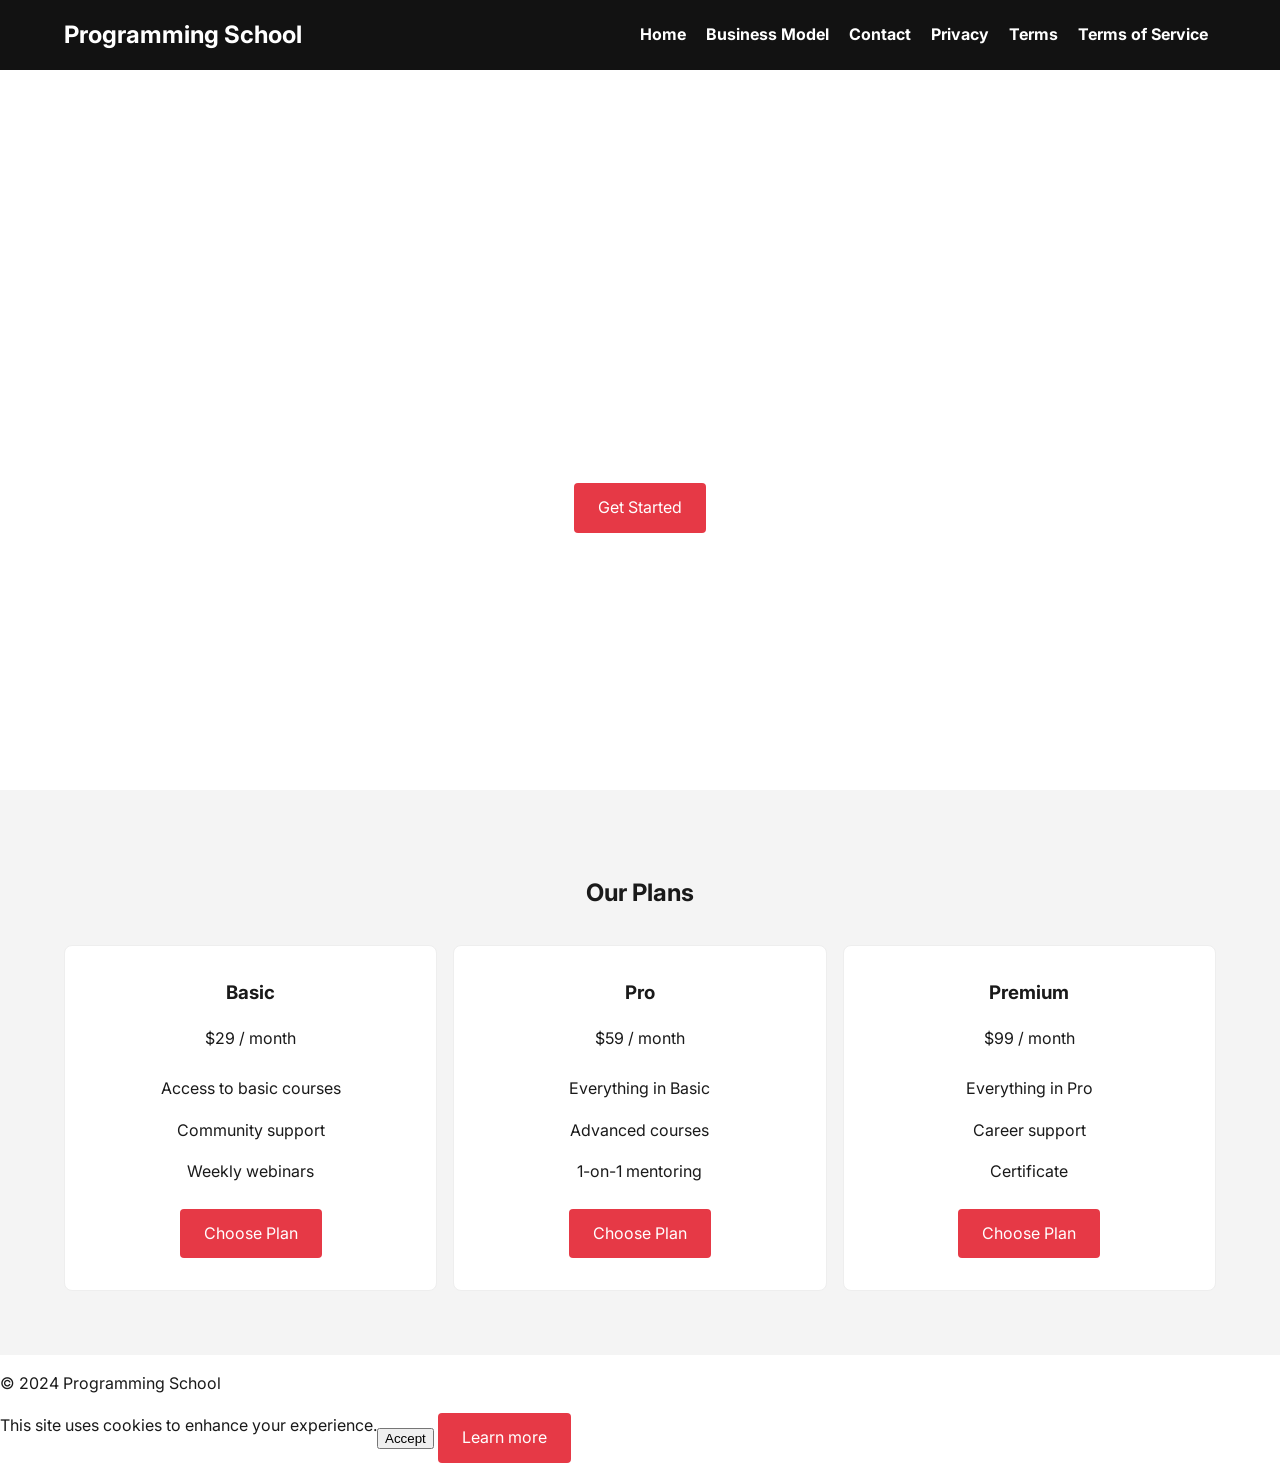
==== commit e22a43f0: "Remove images and update references" ====
--- a/index.html
+++ b/index.html
@@ -1,37 +1,89 @@
 <!DOCTYPE html>
-<html  >
+<html lang="en">
 <head>
-  
   <meta charset="UTF-8">
-  <meta http-equiv="X-UA-Compatible" content="IE=edge">
-  
-  <meta name="viewport" content="width=device-width, initial-scale=1, minimum-scale=1">
-  <link rel="shortcut icon" href="assets/images/logo5.png" type="image/x-icon">
-  <meta name="description" content="">
-  
-  
-  <title>Home</title>
-  <link rel="stylesheet" href="assets/bootstrap/css/bootstrap.min.css">
-  <link rel="stylesheet" href="assets/bootstrap/css/bootstrap-grid.min.css">
-  <link rel="stylesheet" href="assets/bootstrap/css/bootstrap-reboot.min.css">
-  <link rel="stylesheet" href="assets/theme/css/style.css">
-  <link rel="preload" href="https://fonts.googleapis.com/css?family=Be+Vietnam+Pro:100,100i,200,200i,300,300i,400,400i,500,500i,600,600i,700,700i,800,800i,900,900i&display=swap" as="style" onload="this.onload=null;this.rel='stylesheet'">
-  <noscript><link rel="stylesheet" href="https://fonts.googleapis.com/css?family=Be+Vietnam+Pro:100,100i,200,200i,300,300i,400,400i,500,500i,600,600i,700,700i,800,800i,900,900i&display=swap"></noscript>
-  <link rel="preload" as="style" href="assets/mobirise/css/mbr-additional.css"><link rel="stylesheet" href="assets/mobirise/css/mbr-additional.css" type="text/css">
-
-  
-  
-  
+  <meta name="viewport" content="width=device-width, initial-scale=1.0">
+  <meta name="description" content="Premium programming school offering modern courses for all levels.">
+  <meta property="og:title" content="Programming School">
+  <meta property="og:description" content="Premium programming school offering modern courses.">
+  <meta name="twitter:card" content="summary_large_image">
+  <title>Programming School</title>
+  <link href="https://fonts.googleapis.com/css2?family=Inter:wght@300;400;700&display=swap" rel="stylesheet">
+  <link rel="stylesheet" href="assets/css/main.css">
 </head>
 <body>
-  
-  
-<script src="assets/bootstrap/js/bootstrap.bundle.min.js"></script>
-  <script src="assets/smoothscroll/smooth-scroll.js"></script>
-  <script src="assets/ytplayer/index.js"></script>
-  <script src="assets/theme/js/script.js"></script>
-  
-  
-  
+  <header>
+    <div class="container">
+      <span class="logo">Programming School</span>
+      <nav>
+        <a href="index.html">Home</a>
+        <a href="bmodel.html">Business Model</a>
+        <a href="contact.html">Contact</a>
+        <a href="privacy.html">Privacy</a>
+        <a href="terms.html">Terms</a>
+        <a href="termsofservice.html">Terms of Service</a>
+      </nav>
+    </div>
+  </header>
+
+  <section class="hero">
+    <div class="hero-content">
+      <h1>Learn to code with the best</h1>
+      <p>Join our premium courses and boost your career.</p>
+      <a href="bmodel.html" class="btn">Get Started</a>
+    </div>
+  </section>
+
+  <section class="pricing">
+    <div class="container">
+      <h2>Our Plans</h2>
+      <div class="cards">
+        <div class="card">
+          <h3>Basic</h3>
+          <p>$29 / month</p>
+          <ul>
+            <li>Access to basic courses</li>
+            <li>Community support</li>
+            <li>Weekly webinars</li>
+          </ul>
+          <a href="contact.html" class="btn">Choose Plan</a>
+        </div>
+        <div class="card">
+          <h3>Pro</h3>
+          <p>$59 / month</p>
+          <ul>
+            <li>Everything in Basic</li>
+            <li>Advanced courses</li>
+            <li>1-on-1 mentoring</li>
+          </ul>
+          <a href="contact.html" class="btn">Choose Plan</a>
+        </div>
+        <div class="card">
+          <h3>Premium</h3>
+          <p>$99 / month</p>
+          <ul>
+            <li>Everything in Pro</li>
+            <li>Career support</li>
+            <li>Certificate</li>
+          </ul>
+          <a href="contact.html" class="btn">Choose Plan</a>
+        </div>
+      </div>
+    </div>
+  </section>
+
+  <footer>
+    <p>&copy; 2024 Programming School</p>
+  </footer>
+
+  <div id="cookie-banner" class="cookie-banner">
+    <span>This site uses cookies to enhance your experience.</span>
+    <div>
+      <button id="accept-cookies">Accept</button>
+      <a href="privacy.html" class="btn">Learn more</a>
+    </div>
+  </div>
+
+  <script src="assets/js/main.js"></script>
 </body>
-</html>+</html>
--- a/assets/css/main.css
+++ b/assets/css/main.css
@@ -0,0 +1,172 @@
+@import url('root.css');
+
+* {
+  box-sizing: border-box;
+}
+
+body {
+  margin: 0;
+  font-family: var(--font-family);
+  background-color: var(--light-color);
+  color: var(--primary-color);
+  line-height: 1.6;
+}
+
+header {
+  background: var(--dark-color);
+  color: var(--light-color);
+  padding: 1rem 0;
+  position: sticky;
+  top: 0;
+  z-index: 1000;
+}
+
+header .container {
+  display: flex;
+  justify-content: space-between;
+  align-items: center;
+}
+.logo {
+  font-size: 1.5rem;
+  font-weight: bold;
+}
+
+nav a {
+  color: var(--light-color);
+  margin: 0 0.5rem;
+  text-decoration: none;
+  font-weight: bold;
+}
+
+nav a:hover {
+  color: var(--accent-color);
+}
+
+.container {
+  width: 90%;
+  max-width: 1200px;
+  margin: 0 auto;
+}
+
+
+.hero {
+  position: relative;
+  min-height: 80vh;
+  display: flex;
+  justify-content: center;
+  align-items: center;
+  text-align: center;
+  padding: 2rem 0;
+  color: var(--light-color);
+  overflow: hidden;
+}
+
+
+.hero-content {
+  position: relative;
+}
+
+.hero h1 {
+  font-size: 2.5rem;
+  margin-bottom: 1rem;
+}
+
+.btn {
+  display: inline-block;
+  background: var(--accent-color);
+  color: var(--light-color);
+  padding: 0.75rem 1.5rem;
+  border-radius: 4px;
+  text-decoration: none;
+}
+
+.btn:hover {
+  opacity: 0.9;
+}
+
+.pricing {
+  padding: 4rem 0;
+  background: #f4f4f4;
+}
+
+.pricing h2 {
+  text-align: center;
+  margin-bottom: 2rem;
+}
+
+.cards {
+  display: grid;
+  grid-template-columns: repeat(auto-fit, minmax(250px, 1fr));
+  gap: 1rem;
+}
+
+.card {
+  background: var(--light-color);
+  border: 1px solid #eee;
+  padding: 2rem;
+  text-align: center;
+  border-radius: 8px;
+}
+
+.card h3 {
+  margin-top: 0;
+}
+
+.card ul {
+  list-style: none;
+  padding: 0;
+}
+
+.card li {
+  padding: 0.5rem 0;
+
+.form-section {
+  padding: 2rem 0;
+}
+
+.form-group {
+  margin-bottom: 1rem;
+}
+
+.form-field {
+  width: 100%;
+  padding: 0.5rem;
+}
+
+
+footer {
+  background: var(--dark-color);
+  color: var(--light-color);
+  text-align: center;
+  padding: 2rem 0;
+  margin-top: 2rem;
+}
+
+.cookie-banner {
+  position: fixed;
+  bottom: 0;
+  left: 0;
+  right: 0;
+  background: var(--dark-color);
+  color: var(--light-color);
+  padding: 1rem;
+  display: none;
+  justify-content: space-between;
+  align-items: center;
+  z-index: 10000;
+}
+
+.cookie-banner button {
+  background: var(--accent-color);
+  border: none;
+  color: var(--light-color);
+  padding: 0.5rem 1rem;
+  cursor: pointer;
+  border-radius: 4px;
+}
+
+@media (min-width: 768px) {
+  .hero h1 {
+    font-size: 3rem;
+  }
+}
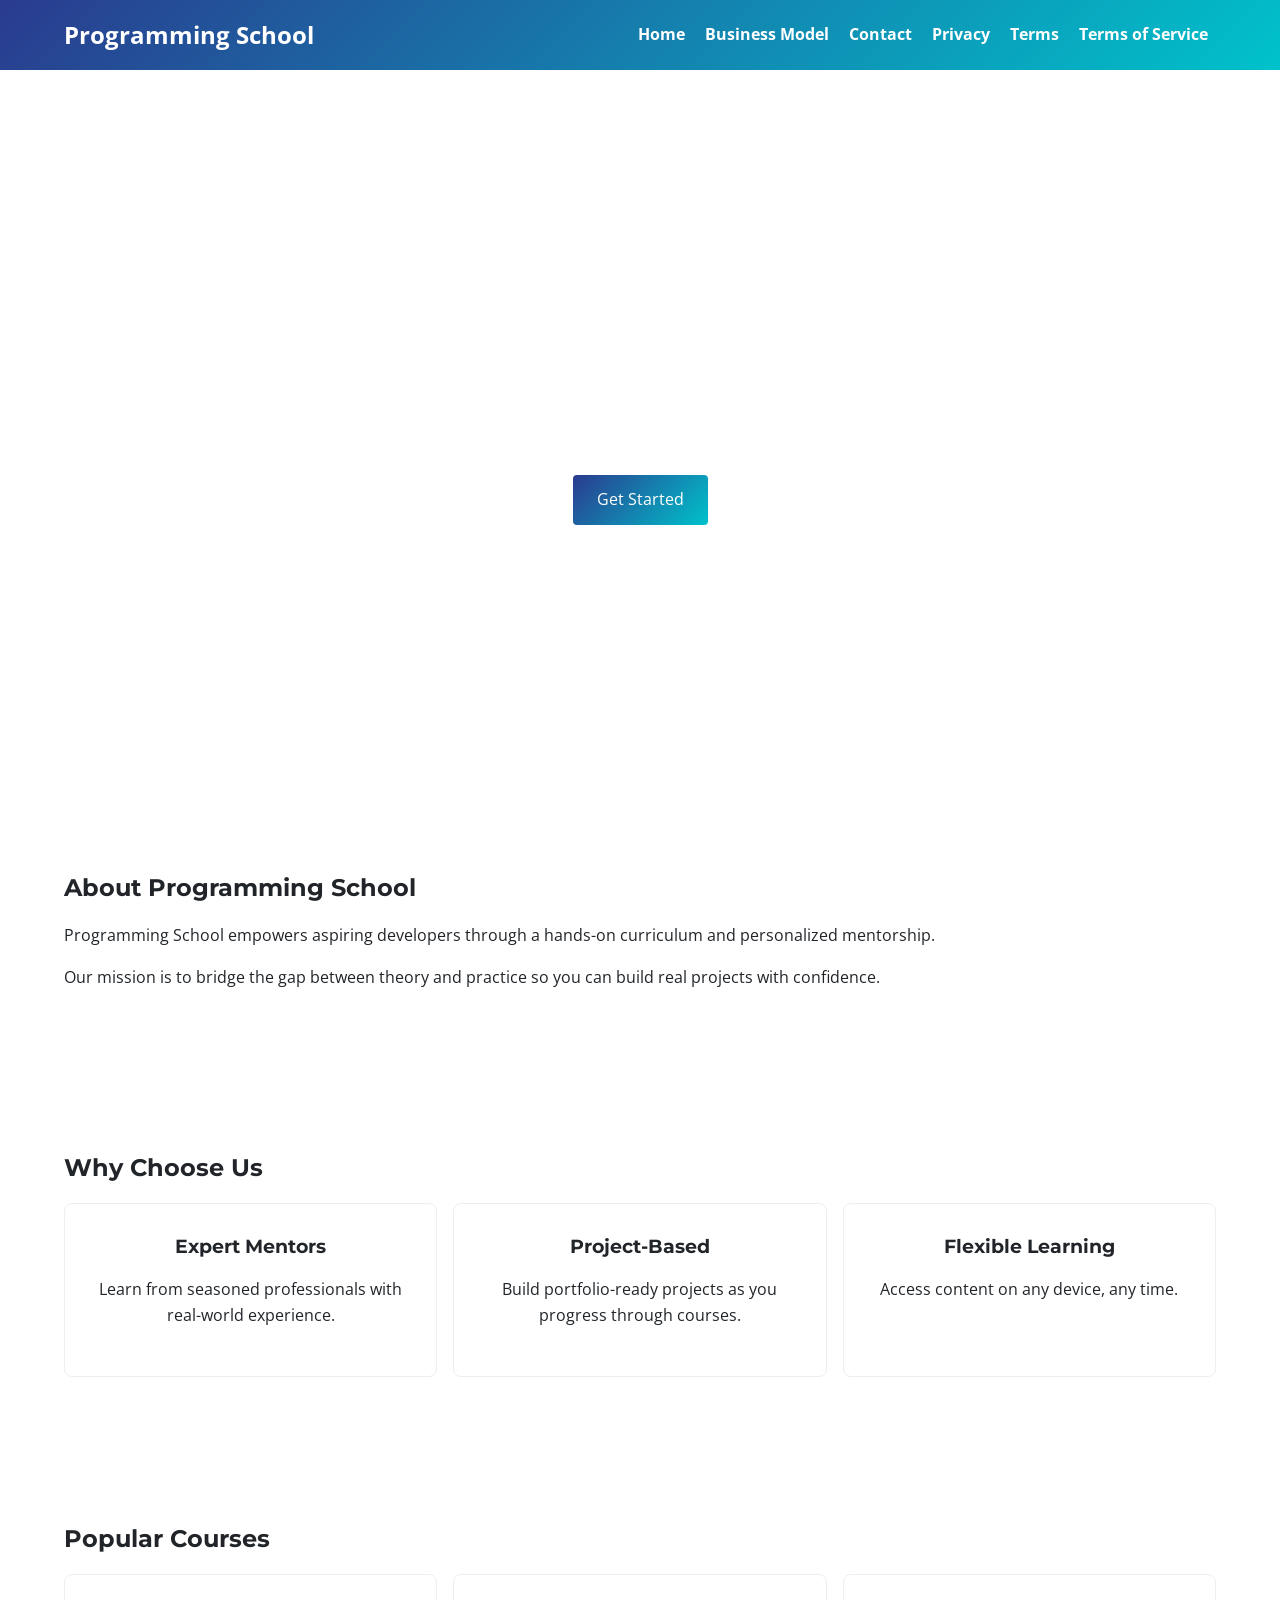
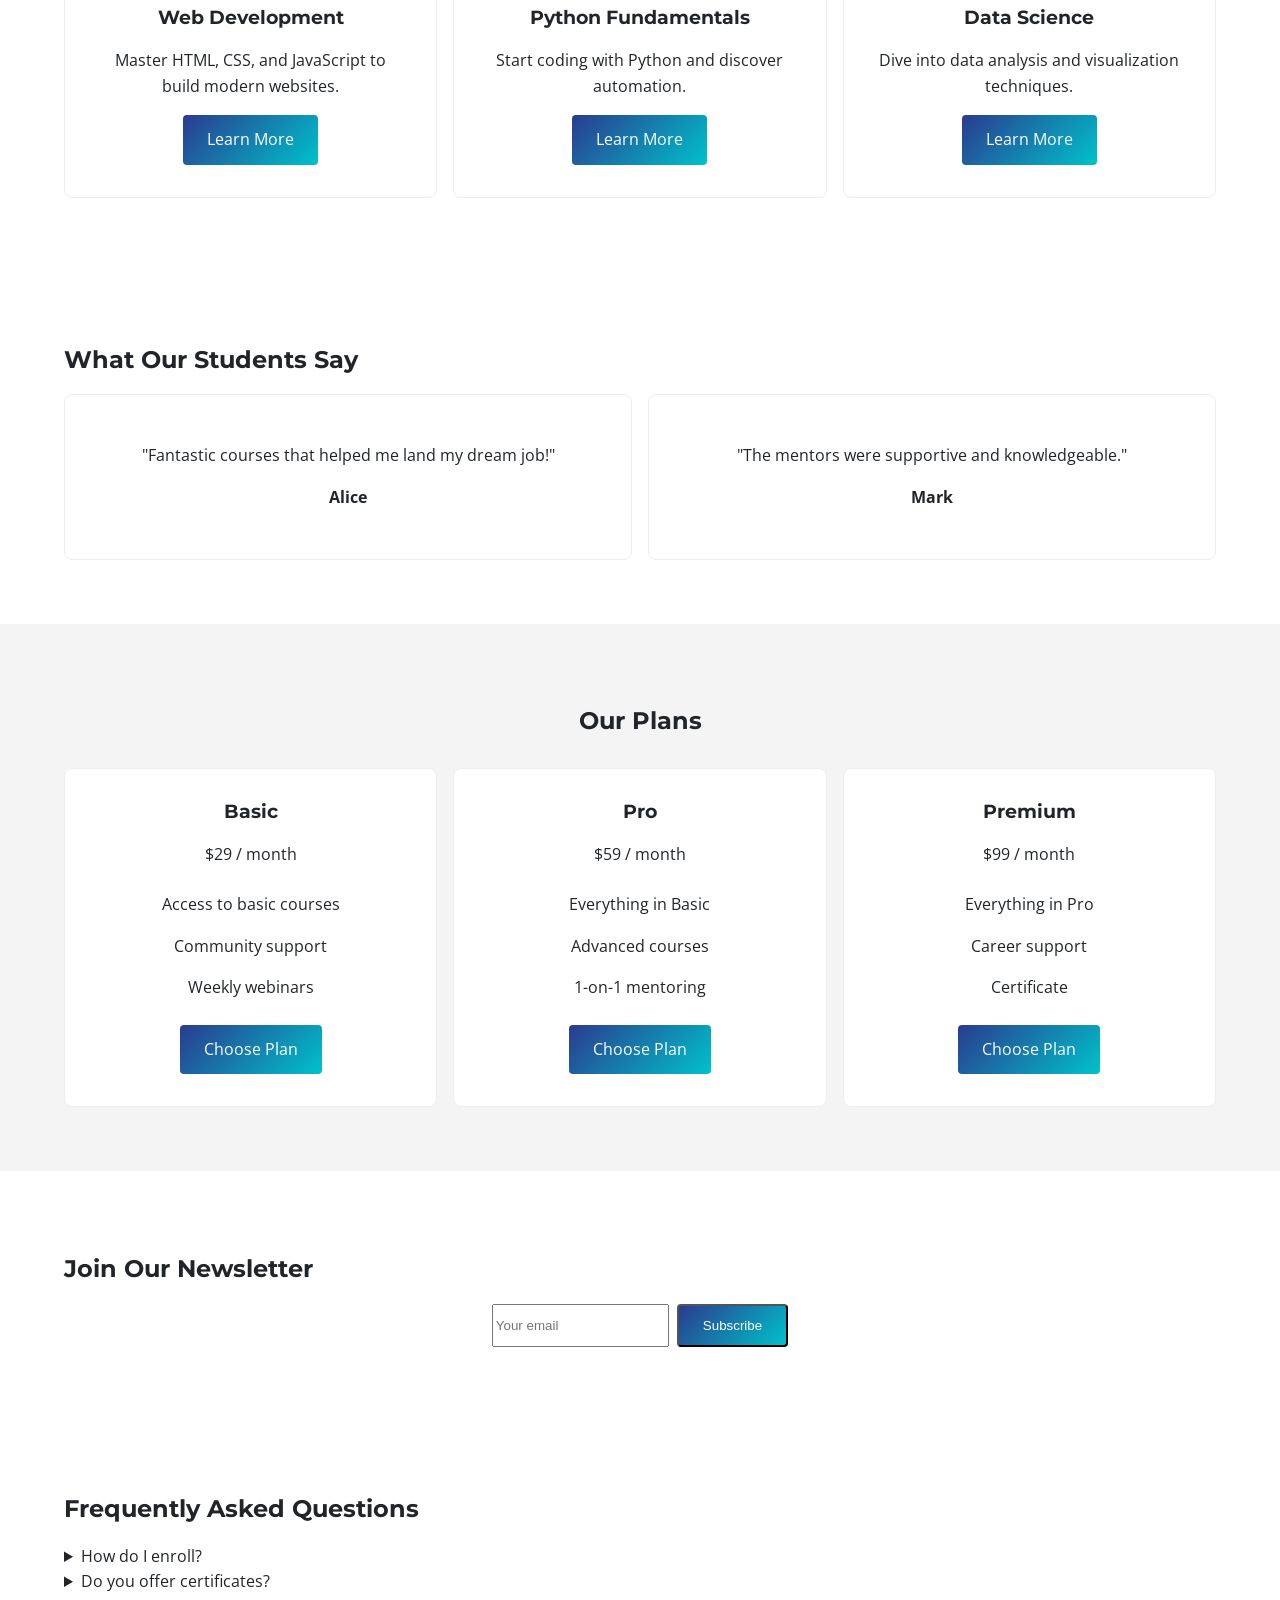
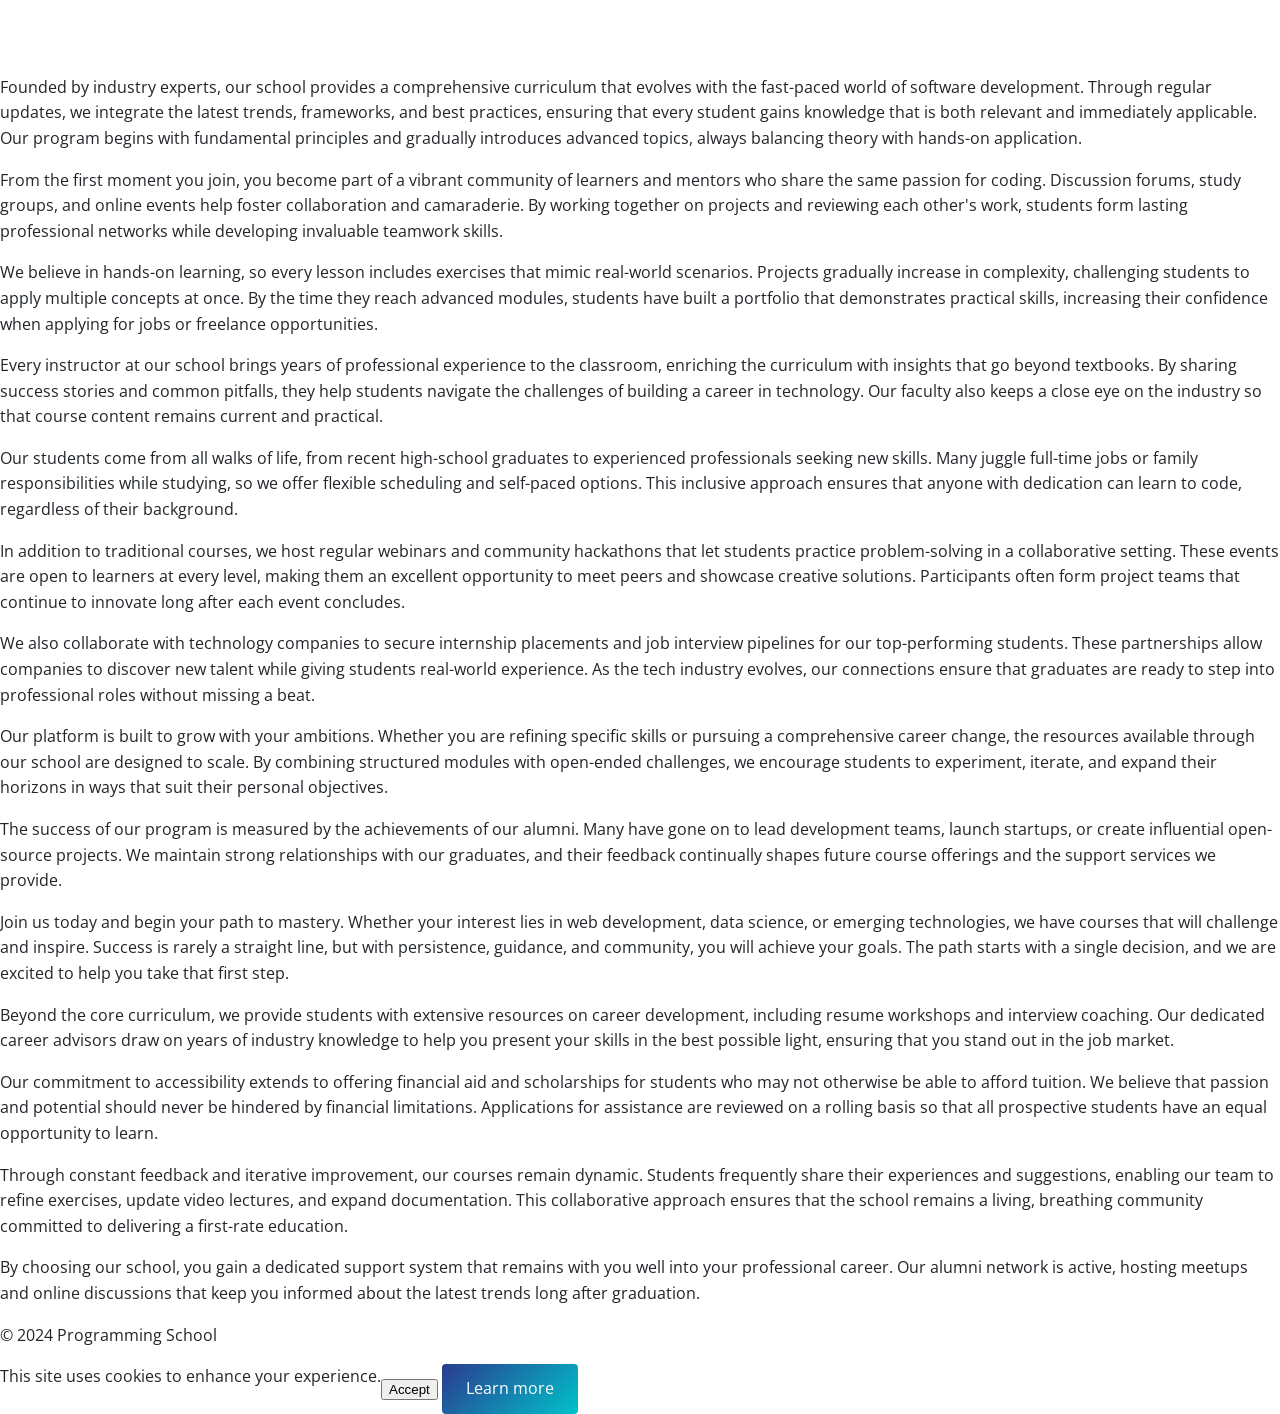
==== commit f48e8cc2: "Add extensive text content to all pages" ====
--- a/index.html
+++ b/index.html
@@ -8,7 +8,7 @@
   <meta property="og:description" content="Premium programming school offering modern courses.">
   <meta name="twitter:card" content="summary_large_image">
   <title>Programming School</title>
-  <link href="https://fonts.googleapis.com/css2?family=Inter:wght@300;400;700&display=swap" rel="stylesheet">
+  <link href="https://fonts.googleapis.com/css2?family=Montserrat:wght@700&family=Open+Sans:wght@400&family=Roboto+Mono&display=swap" rel="stylesheet">
   <link rel="stylesheet" href="assets/css/main.css">
 </head>
 <body>
@@ -31,6 +31,74 @@
       <h1>Learn to code with the best</h1>
       <p>Join our premium courses and boost your career.</p>
       <a href="bmodel.html" class="btn">Get Started</a>
+    </div>
+  </section>
+
+  <section class="about">
+    <div class="container">
+      <h2>About Programming School</h2>
+      <p>Programming School empowers aspiring developers through a hands-on curriculum and personalized mentorship.</p>
+      <p>Our mission is to bridge the gap between theory and practice so you can build real projects with confidence.</p>
+    </div>
+  </section>
+
+
+  <section class="features">
+    <div class="container">
+      <h2>Why Choose Us</h2>
+      <div class="cards">
+        <div class="card">
+          <h3>Expert Mentors</h3>
+          <p>Learn from seasoned professionals with real-world experience.</p>
+        </div>
+        <div class="card">
+          <h3>Project-Based</h3>
+          <p>Build portfolio-ready projects as you progress through courses.</p>
+        </div>
+        <div class="card">
+          <h3>Flexible Learning</h3>
+          <p>Access content on any device, any time.</p>
+        </div>
+      </div>
+    </div>
+  </section>
+
+  <section class="courses">
+    <div class="container">
+      <h2>Popular Courses</h2>
+      <div class="cards">
+        <div class="card">
+          <h3>Web Development</h3>
+          <p>Master HTML, CSS, and JavaScript to build modern websites.</p>
+          <a href="bmodel.html" class="btn">Learn More</a>
+        </div>
+        <div class="card">
+          <h3>Python Fundamentals</h3>
+          <p>Start coding with Python and discover automation.</p>
+          <a href="bmodel.html" class="btn">Learn More</a>
+        </div>
+        <div class="card">
+          <h3>Data Science</h3>
+          <p>Dive into data analysis and visualization techniques.</p>
+          <a href="bmodel.html" class="btn">Learn More</a>
+        </div>
+      </div>
+    </div>
+  </section>
+
+  <section class="testimonials">
+    <div class="container">
+      <h2>What Our Students Say</h2>
+      <div class="cards">
+        <div class="card">
+          <p>&quot;Fantastic courses that helped me land my dream job!&quot;</p>
+          <p><strong>Alice</strong></p>
+        </div>
+        <div class="card">
+          <p>&quot;The mentors were supportive and knowledgeable.&quot;</p>
+          <p><strong>Mark</strong></p>
+        </div>
+      </div>
     </div>
   </section>
 
@@ -72,7 +140,45 @@
     </div>
   </section>
 
+  <section class="newsletter">
+    <div class="container">
+      <h2>Join Our Newsletter</h2>
+      <form action="#">
+        <input type="email" placeholder="Your email" class="form-field" required>
+        <button type="submit" class="btn">Subscribe</button>
+      </form>
+    </div>
+  </section>
+
+  <section class="faq">
+    <div class="container">
+      <h2>Frequently Asked Questions</h2>
+      <details>
+        <summary>How do I enroll?</summary>
+        <p>Choose a plan that suits you and complete the checkout process to gain instant access.</p>
+      </details>
+      <details>
+        <summary>Do you offer certificates?</summary>
+        <p>Yes, certificates are available for most courses upon successful completion.</p>
+      </details>
+    </div>
+  </section>
+
   <footer>
+<p>Founded by industry experts, our school provides a comprehensive curriculum that evolves with the fast-paced world of software development. Through regular updates, we integrate the latest trends, frameworks, and best practices, ensuring that every student gains knowledge that is both relevant and immediately applicable. Our program begins with fundamental principles and gradually introduces advanced topics, always balancing theory with hands-on application.</p>
+<p>From the first moment you join, you become part of a vibrant community of learners and mentors who share the same passion for coding. Discussion forums, study groups, and online events help foster collaboration and camaraderie. By working together on projects and reviewing each other's work, students form lasting professional networks while developing invaluable teamwork skills.</p>
+<p>We believe in hands-on learning, so every lesson includes exercises that mimic real-world scenarios. Projects gradually increase in complexity, challenging students to apply multiple concepts at once. By the time they reach advanced modules, students have built a portfolio that demonstrates practical skills, increasing their confidence when applying for jobs or freelance opportunities.</p>
+<p>Every instructor at our school brings years of professional experience to the classroom, enriching the curriculum with insights that go beyond textbooks. By sharing success stories and common pitfalls, they help students navigate the challenges of building a career in technology. Our faculty also keeps a close eye on the industry so that course content remains current and practical.</p>
+<p>Our students come from all walks of life, from recent high-school graduates to experienced professionals seeking new skills. Many juggle full-time jobs or family responsibilities while studying, so we offer flexible scheduling and self-paced options. This inclusive approach ensures that anyone with dedication can learn to code, regardless of their background.</p>
+<p>In addition to traditional courses, we host regular webinars and community hackathons that let students practice problem-solving in a collaborative setting. These events are open to learners at every level, making them an excellent opportunity to meet peers and showcase creative solutions. Participants often form project teams that continue to innovate long after each event concludes.</p>
+<p>We also collaborate with technology companies to secure internship placements and job interview pipelines for our top-performing students. These partnerships allow companies to discover new talent while giving students real-world experience. As the tech industry evolves, our connections ensure that graduates are ready to step into professional roles without missing a beat.</p>
+<p>Our platform is built to grow with your ambitions. Whether you are refining specific skills or pursuing a comprehensive career change, the resources available through our school are designed to scale. By combining structured modules with open-ended challenges, we encourage students to experiment, iterate, and expand their horizons in ways that suit their personal objectives.</p>
+<p>The success of our program is measured by the achievements of our alumni. Many have gone on to lead development teams, launch startups, or create influential open-source projects. We maintain strong relationships with our graduates, and their feedback continually shapes future course offerings and the support services we provide.</p>
+<p>Join us today and begin your path to mastery. Whether your interest lies in web development, data science, or emerging technologies, we have courses that will challenge and inspire. Success is rarely a straight line, but with persistence, guidance, and community, you will achieve your goals. The path starts with a single decision, and we are excited to help you take that first step.</p>
+<p>Beyond the core curriculum, we provide students with extensive resources on career development, including resume workshops and interview coaching. Our dedicated career advisors draw on years of industry knowledge to help you present your skills in the best possible light, ensuring that you stand out in the job market.</p>
+<p>Our commitment to accessibility extends to offering financial aid and scholarships for students who may not otherwise be able to afford tuition. We believe that passion and potential should never be hindered by financial limitations. Applications for assistance are reviewed on a rolling basis so that all prospective students have an equal opportunity to learn.</p>
+<p>Through constant feedback and iterative improvement, our courses remain dynamic. Students frequently share their experiences and suggestions, enabling our team to refine exercises, update video lectures, and expand documentation. This collaborative approach ensures that the school remains a living, breathing community committed to delivering a first-rate education.</p>
+<p>By choosing our school, you gain a dedicated support system that remains with you well into your professional career. Our alumni network is active, hosting meetups and online discussions that keep you informed about the latest trends long after graduation.</p>
     <p>&copy; 2024 Programming School</p>
   </footer>
 
--- a/assets/css/main.css
+++ b/assets/css/main.css
@@ -6,14 +6,24 @@
 
 body {
   margin: 0;
-  font-family: var(--font-family);
+  font-family: var(--font-body);
   background-color: var(--light-color);
   color: var(--primary-color);
   line-height: 1.6;
 }
 
+h1,
+h2,
+h3,
+h4,
+h5,
+h6 {
+  font-family: var(--font-heading);
+  line-height: 1.2;
+}
+
 header {
-  background: var(--dark-color);
+  background: linear-gradient(135deg, var(--dark-color), var(--accent-color));
   color: var(--light-color);
   padding: 1rem 0;
   position: sticky;
@@ -73,11 +83,12 @@
 
 .btn {
   display: inline-block;
-  background: var(--accent-color);
+  background: linear-gradient(135deg, var(--dark-color), var(--accent-color));
   color: var(--light-color);
   padding: 0.75rem 1.5rem;
   border-radius: 4px;
   text-decoration: none;
+  transition: opacity 0.3s ease;
 }
 
 .btn:hover {
@@ -87,6 +98,21 @@
 .pricing {
   padding: 4rem 0;
   background: #f4f4f4;
+}
+
+.features,
+.courses,
+.testimonials,
+.about,
+.faq,
+.newsletter {
+  padding: 4rem 0;
+}
+
+.newsletter form {
+  display: flex;
+  gap: 0.5rem;
+  justify-content: center;
 }
 
 .pricing h2 {
@@ -170,3 +196,12 @@
     font-size: 3rem;
   }
 }
+
+.faq details { margin-bottom: 1rem; }
+.faq summary { font-weight: bold; cursor: pointer; }
+
+
+.comparison { width: 100%; border-collapse: collapse; margin-top: 1rem; }
+.comparison th, .comparison td { border: 1px solid #ccc; padding: 0.5rem; text-align: center; }
+.comparison th { background: var(--light-bg); }
+
